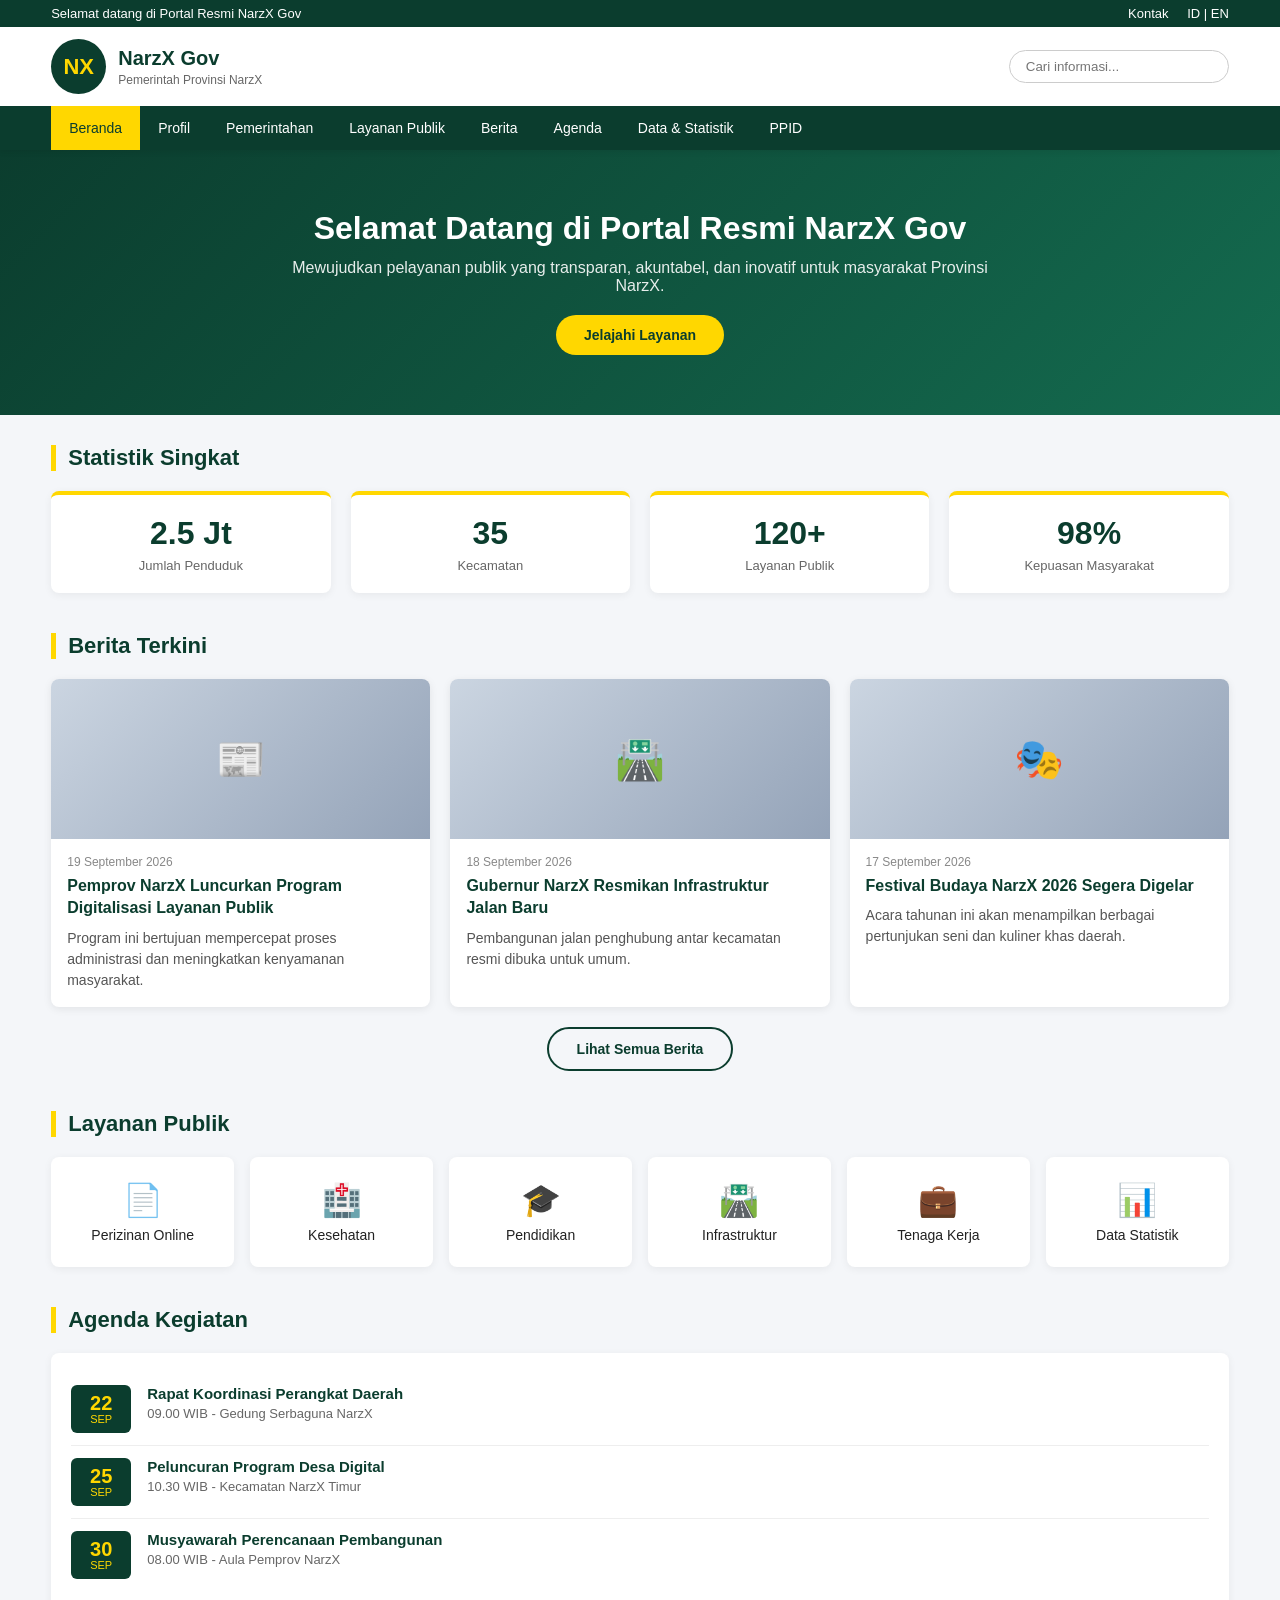
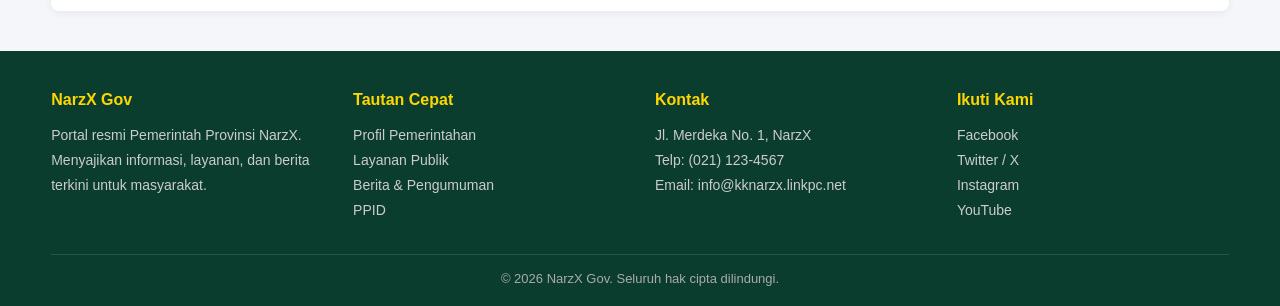
==== index.html @ f90b0eda "Create index.html" ====
<!DOCTYPE html>
<html lang="id">
<head>
  <meta charset="UTF-8">
  <meta name="viewport" content="width=device-width, initial-scale=1.0">
  <title>NarzX Gov - Portal Resmi Pemerintah Provinsi</title>
  <link rel="stylesheet" href="css/style.css">
</head>
<body>

  <div class="topbar">
    <div class="container">
      <span>Selamat datang di Portal Resmi NarzX Gov</span>
      <div>
        <a href="kontak.html">Kontak</a>
        <a href="#" onclick="alert('Fitur ganti bahasa (demo).');return false;">ID | EN</a>
      </div>
    </div>
  </div>

  <header>
    <div class="container header-main">
      <a href="index.html" class="logo-area">
        <div class="logo-box">NX</div>
        <div class="logo-text">
          <h1>NarzX Gov</h1>
          <span>Pemerintah Provinsi NarzX</span>
        </div>
      </a>
      <div class="search-box">
        <input type="text" placeholder="Cari informasi...">
      </div>
    </div>
    <button class="menu-toggle">☰ Menu</button>
    <nav>
      <div class="container">
        <ul>
          <li><a href="index.html" class="active">Beranda</a></li>
          <li><a href="profil.html">Profil</a></li>
          <li><a href="pemerintahan.html">Pemerintahan</a></li>
          <li><a href="layanan.html">Layanan Publik</a></li>
          <li><a href="berita.html">Berita</a></li>
          <li><a href="agenda.html">Agenda</a></li>
          <li><a href="data.html">Data & Statistik</a></li>
          <li><a href="ppid.html">PPID</a></li>
        </ul>
      </div>
    </nav>
  </header>

  <div class="hero">
    <div class="container">
      <h2>Selamat Datang di Portal Resmi NarzX Gov</h2>
      <p>Mewujudkan pelayanan publik yang transparan, akuntabel, dan inovatif untuk masyarakat Provinsi NarzX.</p>
      <a href="layanan.html" class="btn">Jelajahi Layanan</a>
    </div>
  </div>

  <div class="container">

    <section>
      <h2 class="section-title">Statistik Singkat</h2>
      <div class="grid-4">
        <div class="stat-card">
          <div class="num">2.5 Jt</div>
          <div class="label">Jumlah Penduduk</div>
        </div>
        <div class="stat-card">
          <div class="num">35</div>
          <div class="label">Kecamatan</div>
        </div>
        <div class="stat-card">
          <div class="num">120+</div>
          <div class="label">Layanan Publik</div>
        </div>
        <div class="stat-card">
          <div class="num">98%</div>
          <div class="label">Kepuasan Masyarakat</div>
        </div>
      </div>
    </section>

    <section>
      <h2 class="section-title">Berita Terkini</h2>
      <div class="grid-3">
        <div class="card">
          <div class="card-img">📰</div>
          <div class="card-body">
            <div class="date">19 September 2026</div>
            <h3><a href="berita-detail.html">Pemprov NarzX Luncurkan Program Digitalisasi Layanan Publik</a></h3>
            <p>Program ini bertujuan mempercepat proses administrasi dan meningkatkan kenyamanan masyarakat.</p>
          </div>
        </div>
        <div class="card">
          <div class="card-img">🛣️</div>
          <div class="card-body">
            <div class="date">18 September 2026</div>
            <h3><a href="berita-detail.html">Gubernur NarzX Resmikan Infrastruktur Jalan Baru</a></h3>
            <p>Pembangunan jalan penghubung antar kecamatan resmi dibuka untuk umum.</p>
          </div>
        </div>
        <div class="card">
          <div class="card-img">🎭</div>
          <div class="card-body">
            <div class="date">17 September 2026</div>
            <h3><a href="berita-detail.html">Festival Budaya NarzX 2026 Segera Digelar</a></h3>
            <p>Acara tahunan ini akan menampilkan berbagai pertunjukan seni dan kuliner khas daerah.</p>
          </div>
        </div>
      </div>
      <div style="text-align:center;margin-top:20px;">
        <a href="berita.html" class="btn btn-outline">Lihat Semua Berita</a>
      </div>
    </section>

    <section>
      <h2 class="section-title">Layanan Publik</h2>
      <div class="layanan-grid">
        <a href="layanan.html" class="layanan-item">
          <div class="icon">📄</div>
          <p>Perizinan Online</p>
        </a>
        <a href="layanan.html" class="layanan-item">
          <div class="icon">🏥</div>
          <p>Kesehatan</p>
        </a>
        <a href="layanan.html" class="layanan-item">
          <div class="icon">🎓</div>
          <p>Pendidikan</p>
        </a>
        <a href="layanan.html" class="layanan-item">
          <div class="icon">🛣️</div>
          <p>Infrastruktur</p>
        </a>
        <a href="layanan.html" class="layanan-item">
          <div class="icon">💼</div>
          <p>Tenaga Kerja</p>
        </a>
        <a href="data.html" class="layanan-item">
          <div class="icon">📊</div>
          <p>Data Statistik</p>
        </a>
      </div>
    </section>

    <section>
      <h2 class="section-title">Agenda Kegiatan</h2>
      <div class="agenda-list">
        <div class="agenda-item">
          <div class="agenda-date">
            <div class="day">22</div>
            <div class="month">SEP</div>
          </div>
          <div class="agenda-info">
            <h4>Rapat Koordinasi Perangkat Daerah</h4>
            <p>09.00 WIB - Gedung Serbaguna NarzX</p>
          </div>
        </div>
        <div class="agenda-item">
          <div class="agenda-date">
            <div class="day">25</div>
            <div class="month">SEP</div>
          </div>
          <div class="agenda-info">
            <h4>Peluncuran Program Desa Digital</h4>
            <p>10.30 WIB - Kecamatan NarzX Timur</p>
          </div>
        </div>
        <div class="agenda-item">
          <div class="agenda-date">
            <div class="day">30</div>
            <div class="month">SEP</div>
          </div>
          <div class="agenda-info">
            <h4>Musyawarah Perencanaan Pembangunan</h4>
            <p>08.00 WIB - Aula Pemprov NarzX</p>
          </div>
        </div>
      </div>
    </section>

  </div>

  <footer>
    <div class="container">
      <div class="footer-grid">
        <div class="footer-col">
          <h4>NarzX Gov</h4>
          <p>Portal resmi Pemerintah Provinsi NarzX. Menyajikan informasi, layanan, dan berita terkini untuk masyarakat.</p>
        </div>
        <div class="footer-col">
          <h4>Tautan Cepat</h4>
          <a href="profil.html">Profil Pemerintahan</a>
          <a href="layanan.html">Layanan Publik</a>
          <a href="berita.html">Berita & Pengumuman</a>
          <a href="ppid.html">PPID</a>
        </div>
        <div class="footer-col">
          <h4>Kontak</h4>
          <p>Jl. Merdeka No. 1, NarzX</p>
          <p>Telp: (021) 123-4567</p>
          <p>Email: info@kknarzx.linkpc.net</p>
        </div>
        <div class="footer-col">
          <h4>Ikuti Kami</h4>
          <a href="#" onclick="alert('Demo link.');return false;">Facebook</a>
          <a href="#" onclick="alert('Demo link.');return false;">Twitter / X</a>
          <a href="#" onclick="alert('Demo link.');return false;">Instagram</a>
          <a href="#" onclick="alert('Demo link.');return false;">YouTube</a>
        </div>
      </div>
      <div class="footer-bottom">
        &copy; 2026 NarzX Gov. Seluruh hak cipta dilindungi.
      </div>
    </div>
  </footer>

  <script src="js/script.js"></script>
</body>
</html>
---- css/style.css ----
* {
  margin: 0;
  padding: 0;
  box-sizing: border-box;
  font-family: 'Segoe UI', Arial, sans-serif;
}

body {
  background: #f4f6f9;
  color: #222;
}

a { color: inherit; }

/* TOP BAR */
.topbar {
  background: #0b3d2e;
  color: #fff;
  font-size: 13px;
  padding: 6px 0;
}
.topbar .container {
  display: flex;
  justify-content: space-between;
  align-items: center;
  flex-wrap: wrap;
}
.topbar a {
  color: #fff;
  text-decoration: none;
  margin-left: 15px;
}
.topbar a:hover { color: #ffd700; }

/* HEADER */
header {
  background: #fff;
  box-shadow: 0 2px 6px rgba(0,0,0,0.08);
  position: sticky;
  top: 0;
  z-index: 100;
}
.header-main {
  display: flex;
  align-items: center;
  justify-content: space-between;
  padding: 12px 0;
  gap: 10px;
  flex-wrap: wrap;
}
.logo-area {
  display: flex;
  align-items: center;
  gap: 12px;
  text-decoration: none;
}
.logo-box {
  width: 55px;
  height: 55px;
  background: #0b3d2e;
  border-radius: 50%;
  display: flex;
  align-items: center;
  justify-content: center;
  color: #ffd700;
  font-weight: bold;
  font-size: 22px;
}
.logo-text h1 {
  font-size: 20px;
  color: #0b3d2e;
  line-height: 1.2;
}
.logo-text span {
  font-size: 12px;
  color: #666;
}
.search-box input {
  border: 1px solid #ccc;
  border-radius: 20px;
  padding: 8px 16px;
  outline: none;
  width: 220px;
}
.search-box input:focus { border-color: #0b3d2e; }

/* NAV */
nav { background: #0b3d2e; }
nav ul {
  list-style: none;
  display: flex;
  flex-wrap: wrap;
}
nav ul li a {
  display: block;
  color: #fff;
  text-decoration: none;
  padding: 14px 18px;
  font-size: 14px;
  font-weight: 500;
  transition: background 0.2s, color 0.2s;
}
nav ul li a:hover,
nav ul li a.active {
  background: #ffd700;
  color: #0b3d2e;
}

/* HAMBURGER */
.menu-toggle {
  display: none;
  background: #0b3d2e;
  color: #ffd700;
  border: none;
  font-size: 22px;
  padding: 12px 16px;
  cursor: pointer;
  width: 100%;
  text-align: left;
}

/* CONTAINER */
.container {
  width: 92%;
  max-width: 1200px;
  margin: 0 auto;
}

/* HERO */
.hero {
  background: linear-gradient(135deg, #0b3d2e 0%, #146b4f 100%);
  color: #fff;
  padding: 60px 0;
  text-align: center;
  margin-bottom: 30px;
}
.hero h2 {
  font-size: 32px;
  margin-bottom: 12px;
}
.hero p {
  font-size: 16px;
  opacity: 0.9;
  max-width: 700px;
  margin: 0 auto 20px;
}
.btn {
  display: inline-block;
  background: #ffd700;
  color: #0b3d2e;
  padding: 12px 28px;
  border-radius: 30px;
  text-decoration: none;
  font-weight: bold;
  border: none;
  cursor: pointer;
  font-size: 14px;
  transition: transform 0.2s;
}
.btn:hover { transform: scale(1.05); }
.btn-outline {
  background: transparent;
  color: #0b3d2e;
  border: 2px solid #0b3d2e;
}
.btn-outline:hover {
  background: #0b3d2e;
  color: #ffd700;
}

/* SECTION */
section { margin-bottom: 40px; }
.section-title {
  font-size: 22px;
  color: #0b3d2e;
  border-left: 5px solid #ffd700;
  padding-left: 12px;
  margin-bottom: 20px;
}

/* BREADCRUMB */
.breadcrumb {
  background: #fff;
  padding: 12px 0;
  border-bottom: 1px solid #eee;
  font-size: 13px;
  color: #666;
  margin-bottom: 30px;
}
.breadcrumb a {
  color: #0b3d2e;
  text-decoration: none;
}
.breadcrumb a:hover { text-decoration: underline; }

/* GRID */
.grid-2 {
  display: grid;
  grid-template-columns: repeat(auto-fit, minmax(320px, 1fr));
  gap: 20px;
}
.grid-3 {
  display: grid;
  grid-template-columns: repeat(auto-fit, minmax(280px, 1fr));
  gap: 20px;
}
.grid-4 {
  display: grid;
  grid-template-columns: repeat(auto-fit, minmax(200px, 1fr));
  gap: 20px;
}

/* CARD */
.card {
  background: #fff;
  border-radius: 8px;
  overflow: hidden;
  box-shadow: 0 2px 8px rgba(0,0,0,0.08);
  transition: transform 0.2s, box-shadow 0.2s;
  display: flex;
  flex-direction: column;
}
.card:hover {
  transform: translateY(-4px);
  box-shadow: 0 6px 16px rgba(0,0,0,0.12);
}
.card-img {
  height: 160px;
  background: linear-gradient(135deg, #cbd5e1, #94a3b8);
  display: flex;
  align-items: center;
  justify-content: center;
  color: #fff;
  font-size: 40px;
}
.card-body { padding: 16px; }
.card-body .date {
  font-size: 12px;
  color: #888;
  margin-bottom: 6px;
}
.card-body h3 {
  font-size: 16px;
  color: #0b3d2e;
  margin-bottom: 8px;
  line-height: 1.4;
}
.card-body h3 a { text-decoration: none; }
.card-body h3 a:hover { color: #146b4f; }
.card-body p {
  font-size: 14px;
  color: #555;
  line-height: 1.5;
}

/* LAYANAN */
.layanan-grid {
  display: grid;
  grid-template-columns: repeat(auto-fit, minmax(150px, 1fr));
  gap: 16px;
}
.layanan-item {
  background: #fff;
  border-radius: 8px;
  padding: 24px 12px;
  text-align: center;
  box-shadow: 0 2px 8px rgba(0,0,0,0.06);
  transition: background 0.2s, color 0.2s;
  cursor: pointer;
  text-decoration: none;
  color: inherit;
  display: block;
}
.layanan-item:hover {
  background: #0b3d2e;
  color: #fff;
}
.layanan-item .icon {
  font-size: 32px;
  margin-bottom: 8px;
}
.layanan-item p {
  font-size: 14px;
  font-weight: 500;
}

/* AGENDA */
.agenda-list {
  background: #fff;
  border-radius: 8px;
  padding: 20px;
  box-shadow: 0 2px 8px rgba(0,0,0,0.06);
}
.agenda-item {
  display: flex;
  gap: 16px;
  padding: 12px 0;
  border-bottom: 1px solid #eee;
}
.agenda-item:last-child { border-bottom: none; }
.agenda-date {
  background: #0b3d2e;
  color: #ffd700;
  border-radius: 6px;
  padding: 8px 12px;
  text-align: center;
  min-width: 60px;
}
.agenda-date .day {
  font-size: 20px;
  font-weight: bold;
  line-height: 1;
}
.agenda-date .month { font-size: 11px; }
.agenda-info h4 {
  font-size: 15px;
  color: #0b3d2e;
  margin-bottom: 4px;
}
.agenda-info p {
  font-size: 13px;
  color: #666;
}

/* TABLE */
table {
  width: 100%;
  border-collapse: collapse;
  background: #fff;
  border-radius: 8px;
  overflow: hidden;
  box-shadow: 0 2px 8px rgba(0,0,0,0.06);
}
table th, table td {
  padding: 12px 14px;
  text-align: left;
  font-size: 14px;
  border-bottom: 1px solid #eee;
}
table th {
  background: #0b3d2e;
  color: #ffd700;
  font-weight: 600;
}
table tr:hover td { background: #f9fafb; }

/* FORM */
.form-group {
  margin-bottom: 16px;
}
.form-group label {
  display: block;
  margin-bottom: 6px;
  font-size: 14px;
  color: #0b3d2e;
  font-weight: 500;
}
.form-group input,
.form-group textarea,
.form-group select {
  width: 100%;
  padding: 10px 14px;
  border: 1px solid #ccc;
  border-radius: 6px;
  font-size: 14px;
  outline: none;
  font-family: inherit;
}
.form-group input:focus,
.form-group textarea:focus,
.form-group select:focus {
  border-color: #0b3d2e;
}
.form-card {
  background: #fff;
  padding: 24px;
  border-radius: 8px;
  box-shadow: 0 2px 8px rgba(0,0,0,0.06);
}

/* STATS */
.stat-card {
  background: #fff;
  padding: 20px;
  border-radius: 8px;
  text-align: center;
  box-shadow: 0 2px 8px rgba(0,0,0,0.06);
  border-top: 4px solid #ffd700;
}
.stat-card .num {
  font-size: 32px;
  font-weight: bold;
  color: #0b3d2e;
  margin-bottom: 6px;
}
.stat-card .label {
  font-size: 13px;
  color: #666;
}

/* BAR CHART */
.bar-chart {
  display: flex;
  align-items: flex-end;
  justify-content: space-around;
  height: 240px;
  background: #fff;
  padding: 20px;
  border-radius: 8px;
  box-shadow: 0 2px 8px rgba(0,0,0,0.06);
}
.bar-item {
  flex: 1;
  max-width: 60px;
  margin: 0 8px;
  text-align: center;
}
.bar {
  background: linear-gradient(180deg, #146b4f, #0b3d2e);
  border-radius: 6px 6px 0 0;
  transition: height 0.6s ease;
  position: relative;
  margin: 0 auto;
}
.bar-item .val {
  font-size: 12px;
  color: #0b3d2e;
  font-weight: bold;
  margin-bottom: 4px;
}
.bar-item .lbl {
  font-size: 12px;
  color: #666;
  margin-top: 6px;
}

/* FOOTER */
footer {
  background: #0b3d2e;
  color: #ddd;
  padding: 40px 0 20px;
  margin-top: 40px;
}
.footer-grid {
  display: grid;
  grid-template-columns: repeat(auto-fit, minmax(220px, 1fr));
  gap: 30px;
  margin-bottom: 30px;
}
.footer-col h4 {
  color: #ffd700;
  margin-bottom: 14px;
  font-size: 16px;
}
.footer-col p,
.footer-col a {
  font-size: 14px;
  color: #ccc;
  text-decoration: none;
  line-height: 1.8;
  display: block;
}
.footer-col a:hover { color: #ffd700; }
.footer-bottom {
  border-top: 1px solid #1a5a45;
  padding-top: 16px;
  text-align: center;
  font-size: 13px;
  color: #aaa;
}

/* RESPONSIVE */
@media (max-width: 768px) {
  .menu-toggle { display: block; }
  nav ul {
    display: none;
    flex-direction: column;
  }
  nav ul.open { display: flex; }
  nav ul li a { border-top: 1px solid #1a5a45; }
  .hero h2 { font-size: 24px; }
  .search-box input { width: 100%; }
}
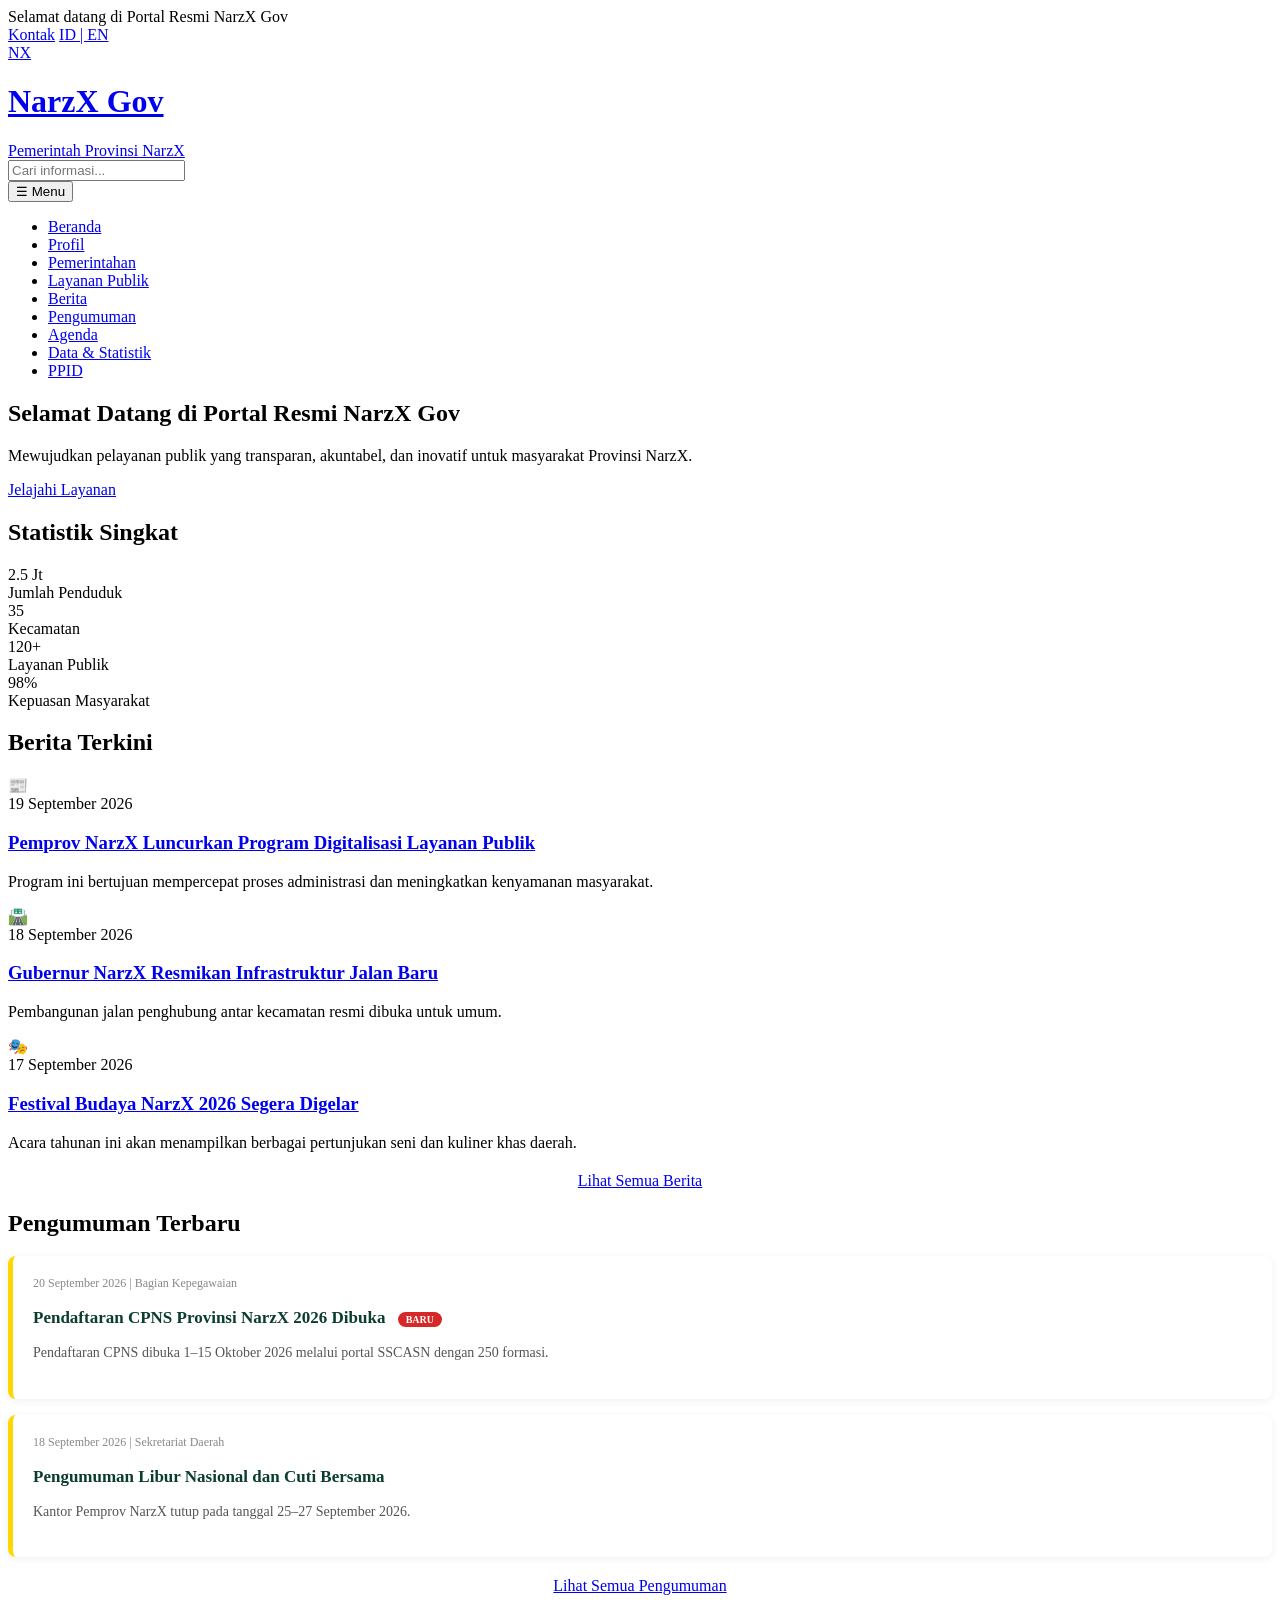
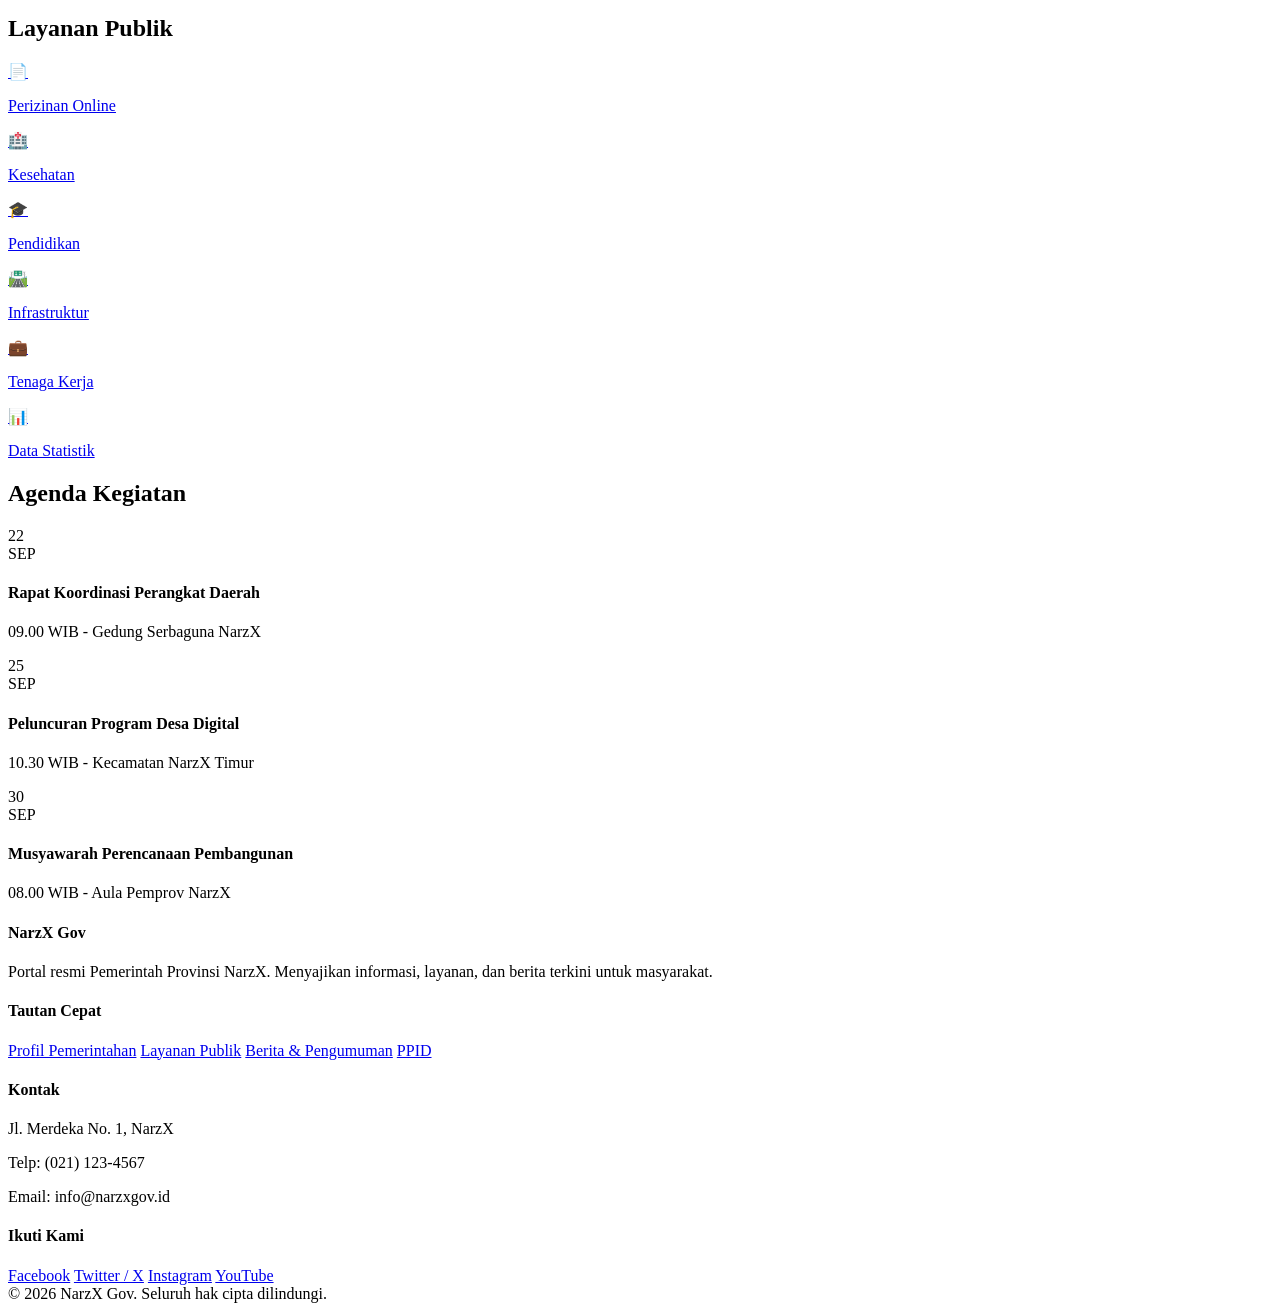
==== commit 09898ce1: "Update index.html" ====
--- a/index.html
+++ b/index.html
@@ -29,6 +29,7 @@
       </a>
       <div class="search-box">
         <input type="text" placeholder="Cari informasi...">
+        <div id="searchResults"></div>
       </div>
     </div>
     <button class="menu-toggle">☰ Menu</button>
@@ -40,6 +41,7 @@
           <li><a href="pemerintahan.html">Pemerintahan</a></li>
           <li><a href="layanan.html">Layanan Publik</a></li>
           <li><a href="berita.html">Berita</a></li>
+          <li><a href="pengumuman.html">Pengumuman</a></li>
           <li><a href="agenda.html">Agenda</a></li>
           <li><a href="data.html">Data & Statistik</a></li>
           <li><a href="ppid.html">PPID</a></li>
@@ -87,7 +89,7 @@
           <div class="card-img">📰</div>
           <div class="card-body">
             <div class="date">19 September 2026</div>
-            <h3><a href="berita-detail.html">Pemprov NarzX Luncurkan Program Digitalisasi Layanan Publik</a></h3>
+            <h3><a href="berita-detail.html?id=1">Pemprov NarzX Luncurkan Program Digitalisasi Layanan Publik</a></h3>
             <p>Program ini bertujuan mempercepat proses administrasi dan meningkatkan kenyamanan masyarakat.</p>
           </div>
         </div>
@@ -95,7 +97,7 @@
           <div class="card-img">🛣️</div>
           <div class="card-body">
             <div class="date">18 September 2026</div>
-            <h3><a href="berita-detail.html">Gubernur NarzX Resmikan Infrastruktur Jalan Baru</a></h3>
+            <h3><a href="berita-detail.html?id=2">Gubernur NarzX Resmikan Infrastruktur Jalan Baru</a></h3>
             <p>Pembangunan jalan penghubung antar kecamatan resmi dibuka untuk umum.</p>
           </div>
         </div>
@@ -103,13 +105,32 @@
           <div class="card-img">🎭</div>
           <div class="card-body">
             <div class="date">17 September 2026</div>
-            <h3><a href="berita-detail.html">Festival Budaya NarzX 2026 Segera Digelar</a></h3>
+            <h3><a href="berita-detail.html?id=3">Festival Budaya NarzX 2026 Segera Digelar</a></h3>
             <p>Acara tahunan ini akan menampilkan berbagai pertunjukan seni dan kuliner khas daerah.</p>
           </div>
         </div>
       </div>
       <div style="text-align:center;margin-top:20px;">
         <a href="berita.html" class="btn btn-outline">Lihat Semua Berita</a>
+      </div>
+    </section>
+
+    <section>
+      <h2 class="section-title">Pengumuman Terbaru</h2>
+      <div class="pengumuman-list">
+        <div class="pengumuman-item">
+          <div class="meta">20 September 2026 | Bagian Kepegawaian</div>
+          <h3>Pendaftaran CPNS Provinsi NarzX 2026 Dibuka <span class="label-baru">BARU</span></h3>
+          <p>Pendaftaran CPNS dibuka 1–15 Oktober 2026 melalui portal SSCASN dengan 250 formasi.</p>
+        </div>
+        <div class="pengumuman-item">
+          <div class="meta">18 September 2026 | Sekretariat Daerah</div>
+          <h3>Pengumuman Libur Nasional dan Cuti Bersama</h3>
+          <p>Kantor Pemprov NarzX tutup pada tanggal 25–27 September 2026.</p>
+        </div>
+      </div>
+      <div style="text-align:center;margin-top:20px;">
+        <a href="pengumuman.html" class="btn btn-outline">Lihat Semua Pengumuman</a>
       </div>
     </section>
 
@@ -199,7 +220,7 @@
           <h4>Kontak</h4>
           <p>Jl. Merdeka No. 1, NarzX</p>
           <p>Telp: (021) 123-4567</p>
-          <p>Email: info@kknarzx.linkpc.net</p>
+          <p>Email: info@narzxgov.id</p>
         </div>
         <div class="footer-col">
           <h4>Ikuti Kami</h4>
@@ -215,6 +236,7 @@
     </div>
   </footer>
 
+  <script src="js/data.js"></script>
   <script src="js/script.js"></script>
 </body>
 </html>
--- a/css/style.css
+++ b/css/style.css
@@ -1,483 +1,150 @@
-* {
-  margin: 0;
-  padding: 0;
-  box-sizing: border-box;
-  font-family: 'Segoe UI', Arial, sans-serif;
+/* ============ SEARCH RESULTS DROPDOWN ============ */
+.search-box { position: relative; }
+
+#searchResults {
+  position: absolute;
+  top: 110%;
+  right: 0;
+  width: 380px;
+  max-width: 92vw;
+  background: #fff;
+  border-radius: 10px;
+  box-shadow: 0 8px 24px rgba(0,0,0,0.15);
+  max-height: 420px;
+  overflow-y: auto;
+  display: none;
+  z-index: 999;
+  border: 1px solid #eee;
 }
 
-body {
-  background: #f4f6f9;
+.search-item {
+  display: flex;
+  gap: 12px;
+  padding: 12px 14px;
+  text-decoration: none;
   color: #222;
+  border-bottom: 1px solid #f1f1f1;
+  transition: background 0.15s;
+  align-items: flex-start;
+}
+.search-item:last-child { border-bottom: none; }
+.search-item:hover { background: #f4f6f9; }
+
+.search-icon {
+  font-size: 22px;
+  line-height: 1;
+  flex-shrink: 0;
 }
 
-a { color: inherit; }
+.search-info {
+  display: flex;
+  flex-direction: column;
+  min-width: 0;
+}
+.search-info strong {
+  font-size: 14px;
+  color: #0b3d2e;
+  line-height: 1.4;
+  word-break: break-word;
+}
+.search-info span {
+  font-size: 12px;
+  color: #666;
+  margin-top: 3px;
+  line-height: 1.4;
+  word-break: break-word;
+}
+.search-info mark {
+  background: #ffd700;
+  color: #0b3d2e;
+  padding: 0 2px;
+  border-radius: 2px;
+}
 
-/* TOP BAR */
-.topbar {
-  background: #0b3d2e;
-  color: #fff;
+.search-more {
+  display: block;
+  padding: 12px 14px;
+  text-align: center;
   font-size: 13px;
-  padding: 6px 0;
-}
-.topbar .container {
-  display: flex;
-  justify-content: space-between;
-  align-items: center;
-  flex-wrap: wrap;
-}
-.topbar a {
-  color: #fff;
-  text-decoration: none;
-  margin-left: 15px;
-}
-.topbar a:hover { color: #ffd700; }
-
-/* HEADER */
-header {
-  background: #fff;
-  box-shadow: 0 2px 6px rgba(0,0,0,0.08);
-  position: sticky;
-  top: 0;
-  z-index: 100;
-}
-.header-main {
-  display: flex;
-  align-items: center;
-  justify-content: space-between;
-  padding: 12px 0;
-  gap: 10px;
-  flex-wrap: wrap;
-}
-.logo-area {
-  display: flex;
-  align-items: center;
-  gap: 12px;
+  color: #0b3d2e;
+  font-weight: bold;
+  background: #f9fafb;
+  border-top: 1px solid #eee;
   text-decoration: none;
 }
-.logo-box {
-  width: 55px;
-  height: 55px;
-  background: #0b3d2e;
-  border-radius: 50%;
-  display: flex;
-  align-items: center;
-  justify-content: center;
-  color: #ffd700;
-  font-weight: bold;
-  font-size: 22px;
-}
-.logo-text h1 {
-  font-size: 20px;
-  color: #0b3d2e;
-  line-height: 1.2;
-}
-.logo-text span {
-  font-size: 12px;
-  color: #666;
-}
-.search-box input {
-  border: 1px solid #ccc;
-  border-radius: 20px;
-  padding: 8px 16px;
-  outline: none;
-  width: 220px;
-}
-.search-box input:focus { border-color: #0b3d2e; }
+.search-more:hover { background: #f0f2f5; }
 
-/* NAV */
-nav { background: #0b3d2e; }
-nav ul {
-  list-style: none;
+/* ============ HALAMAN PENCARIAN ============ */
+.filter-bar {
   display: flex;
   flex-wrap: wrap;
+  gap: 8px;
+  margin-bottom: 20px;
 }
-nav ul li a {
-  display: block;
-  color: #fff;
-  text-decoration: none;
-  padding: 14px 18px;
-  font-size: 14px;
+.filter-btn {
+  background: #fff;
+  border: 1px solid #ccc;
+  color: #0b3d2e;
+  padding: 8px 16px;
+  border-radius: 20px;
+  cursor: pointer;
+  font-size: 13px;
   font-weight: 500;
-  transition: background 0.2s, color 0.2s;
+  transition: all 0.2s;
 }
-nav ul li a:hover,
-nav ul li a.active {
-  background: #ffd700;
-  color: #0b3d2e;
+.filter-btn:hover { border-color: #0b3d2e; }
+.filter-btn.active {
+  background: #0b3d2e;
+  color: #ffd700;
+  border-color: #0b3d2e;
 }
 
-/* HAMBURGER */
-.menu-toggle {
-  display: none;
-  background: #0b3d2e;
-  color: #ffd700;
-  border: none;
-  font-size: 22px;
-  padding: 12px 16px;
-  cursor: pointer;
-  width: 100%;
-  text-align: left;
+#resultCount {
+  font-size: 13px;
+  color: #666;
+  margin-bottom: 14px;
 }
 
-/* CONTAINER */
-.container {
-  width: 92%;
-  max-width: 1200px;
-  margin: 0 auto;
-}
-
-/* HERO */
-.hero {
-  background: linear-gradient(135deg, #0b3d2e 0%, #146b4f 100%);
-  color: #fff;
-  padding: 60px 0;
-  text-align: center;
-  margin-bottom: 30px;
-}
-.hero h2 {
-  font-size: 32px;
-  margin-bottom: 12px;
-}
-.hero p {
-  font-size: 16px;
-  opacity: 0.9;
-  max-width: 700px;
-  margin: 0 auto 20px;
-}
-.btn {
-  display: inline-block;
-  background: #ffd700;
-  color: #0b3d2e;
-  padding: 12px 28px;
-  border-radius: 30px;
-  text-decoration: none;
-  font-weight: bold;
-  border: none;
-  cursor: pointer;
-  font-size: 14px;
-  transition: transform 0.2s;
-}
-.btn:hover { transform: scale(1.05); }
-.btn-outline {
-  background: transparent;
-  color: #0b3d2e;
-  border: 2px solid #0b3d2e;
-}
-.btn-outline:hover {
-  background: #0b3d2e;
-  color: #ffd700;
-}
-
-/* SECTION */
-section { margin-bottom: 40px; }
-.section-title {
-  font-size: 22px;
-  color: #0b3d2e;
-  border-left: 5px solid #ffd700;
-  padding-left: 12px;
-  margin-bottom: 20px;
-}
-
-/* BREADCRUMB */
-.breadcrumb {
-  background: #fff;
-  padding: 12px 0;
-  border-bottom: 1px solid #eee;
-  font-size: 13px;
-  color: #666;
-  margin-bottom: 30px;
-}
-.breadcrumb a {
-  color: #0b3d2e;
-  text-decoration: none;
-}
-.breadcrumb a:hover { text-decoration: underline; }
-
-/* GRID */
-.grid-2 {
-  display: grid;
-  grid-template-columns: repeat(auto-fit, minmax(320px, 1fr));
-  gap: 20px;
-}
-.grid-3 {
-  display: grid;
-  grid-template-columns: repeat(auto-fit, minmax(280px, 1fr));
-  gap: 20px;
-}
-.grid-4 {
-  display: grid;
-  grid-template-columns: repeat(auto-fit, minmax(200px, 1fr));
-  gap: 20px;
-}
-
-/* CARD */
-.card {
-  background: #fff;
-  border-radius: 8px;
-  overflow: hidden;
-  box-shadow: 0 2px 8px rgba(0,0,0,0.08);
-  transition: transform 0.2s, box-shadow 0.2s;
+/* ============ PENGUMUMAN ============ */
+.pengumuman-list {
   display: flex;
   flex-direction: column;
-}
-.card:hover {
-  transform: translateY(-4px);
-  box-shadow: 0 6px 16px rgba(0,0,0,0.12);
-}
-.card-img {
-  height: 160px;
-  background: linear-gradient(135deg, #cbd5e1, #94a3b8);
-  display: flex;
-  align-items: center;
-  justify-content: center;
-  color: #fff;
-  font-size: 40px;
-}
-.card-body { padding: 16px; }
-.card-body .date {
-  font-size: 12px;
-  color: #888;
-  margin-bottom: 6px;
-}
-.card-body h3 {
-  font-size: 16px;
-  color: #0b3d2e;
-  margin-bottom: 8px;
-  line-height: 1.4;
-}
-.card-body h3 a { text-decoration: none; }
-.card-body h3 a:hover { color: #146b4f; }
-.card-body p {
-  font-size: 14px;
-  color: #555;
-  line-height: 1.5;
-}
-
-/* LAYANAN */
-.layanan-grid {
-  display: grid;
-  grid-template-columns: repeat(auto-fit, minmax(150px, 1fr));
   gap: 16px;
 }
-.layanan-item {
-  background: #fff;
-  border-radius: 8px;
-  padding: 24px 12px;
-  text-align: center;
-  box-shadow: 0 2px 8px rgba(0,0,0,0.06);
-  transition: background 0.2s, color 0.2s;
-  cursor: pointer;
-  text-decoration: none;
-  color: inherit;
-  display: block;
-}
-.layanan-item:hover {
-  background: #0b3d2e;
-  color: #fff;
-}
-.layanan-item .icon {
-  font-size: 32px;
-  margin-bottom: 8px;
-}
-.layanan-item p {
-  font-size: 14px;
-  font-weight: 500;
-}
-
-/* AGENDA */
-.agenda-list {
+.pengumuman-item {
   background: #fff;
   border-radius: 8px;
   padding: 20px;
   box-shadow: 0 2px 8px rgba(0,0,0,0.06);
+  border-left: 5px solid #ffd700;
+  transition: transform 0.2s;
 }
-.agenda-item {
-  display: flex;
-  gap: 16px;
-  padding: 12px 0;
-  border-bottom: 1px solid #eee;
+.pengumuman-item:hover {
+  transform: translateX(4px);
 }
-.agenda-item:last-child { border-bottom: none; }
-.agenda-date {
-  background: #0b3d2e;
-  color: #ffd700;
-  border-radius: 6px;
-  padding: 8px 12px;
-  text-align: center;
-  min-width: 60px;
-}
-.agenda-date .day {
-  font-size: 20px;
-  font-weight: bold;
-  line-height: 1;
-}
-.agenda-date .month { font-size: 11px; }
-.agenda-info h4 {
-  font-size: 15px;
+.pengumuman-item h3 {
   color: #0b3d2e;
-  margin-bottom: 4px;
-}
-.agenda-info p {
-  font-size: 13px;
-  color: #666;
-}
-
-/* TABLE */
-table {
-  width: 100%;
-  border-collapse: collapse;
-  background: #fff;
-  border-radius: 8px;
-  overflow: hidden;
-  box-shadow: 0 2px 8px rgba(0,0,0,0.06);
-}
-table th, table td {
-  padding: 12px 14px;
-  text-align: left;
-  font-size: 14px;
-  border-bottom: 1px solid #eee;
-}
-table th {
-  background: #0b3d2e;
-  color: #ffd700;
-  font-weight: 600;
-}
-table tr:hover td { background: #f9fafb; }
-
-/* FORM */
-.form-group {
-  margin-bottom: 16px;
-}
-.form-group label {
-  display: block;
-  margin-bottom: 6px;
-  font-size: 14px;
-  color: #0b3d2e;
-  font-weight: 500;
-}
-.form-group input,
-.form-group textarea,
-.form-group select {
-  width: 100%;
-  padding: 10px 14px;
-  border: 1px solid #ccc;
-  border-radius: 6px;
-  font-size: 14px;
-  outline: none;
-  font-family: inherit;
-}
-.form-group input:focus,
-.form-group textarea:focus,
-.form-group select:focus {
-  border-color: #0b3d2e;
-}
-.form-card {
-  background: #fff;
-  padding: 24px;
-  border-radius: 8px;
-  box-shadow: 0 2px 8px rgba(0,0,0,0.06);
-}
-
-/* STATS */
-.stat-card {
-  background: #fff;
-  padding: 20px;
-  border-radius: 8px;
-  text-align: center;
-  box-shadow: 0 2px 8px rgba(0,0,0,0.06);
-  border-top: 4px solid #ffd700;
-}
-.stat-card .num {
-  font-size: 32px;
-  font-weight: bold;
-  color: #0b3d2e;
+  font-size: 17px;
   margin-bottom: 6px;
 }
-.stat-card .label {
-  font-size: 13px;
-  color: #666;
+.pengumuman-item .meta {
+  font-size: 12px;
+  color: #888;
+  margin-bottom: 10px;
 }
-
-/* BAR CHART */
-.bar-chart {
-  display: flex;
-  align-items: flex-end;
-  justify-content: space-around;
-  height: 240px;
-  background: #fff;
-  padding: 20px;
-  border-radius: 8px;
-  box-shadow: 0 2px 8px rgba(0,0,0,0.06);
+.pengumuman-item p {
+  font-size: 14px;
+  color: #555;
+  line-height: 1.6;
 }
-.bar-item {
-  flex: 1;
-  max-width: 60px;
-  margin: 0 8px;
-  text-align: center;
+.pengumuman-item .label-baru {
+  display: inline-block;
+  background: #d62828;
+  color: #fff;
+  font-size: 10px;
+  padding: 2px 8px;
+  border-radius: 10px;
+  margin-left: 8px;
+  vertical-align: middle;
+  font-weight: bold;
 }
-.bar {
-  background: linear-gradient(180deg, #146b4f, #0b3d2e);
-  border-radius: 6px 6px 0 0;
-  transition: height 0.6s ease;
-  position: relative;
-  margin: 0 auto;
-}
-.bar-item .val {
-  font-size: 12px;
-  color: #0b3d2e;
-  font-weight: bold;
-  margin-bottom: 4px;
-}
-.bar-item .lbl {
-  font-size: 12px;
-  color: #666;
-  margin-top: 6px;
-}
-
-/* FOOTER */
-footer {
-  background: #0b3d2e;
-  color: #ddd;
-  padding: 40px 0 20px;
-  margin-top: 40px;
-}
-.footer-grid {
-  display: grid;
-  grid-template-columns: repeat(auto-fit, minmax(220px, 1fr));
-  gap: 30px;
-  margin-bottom: 30px;
-}
-.footer-col h4 {
-  color: #ffd700;
-  margin-bottom: 14px;
-  font-size: 16px;
-}
-.footer-col p,
-.footer-col a {
-  font-size: 14px;
-  color: #ccc;
-  text-decoration: none;
-  line-height: 1.8;
-  display: block;
-}
-.footer-col a:hover { color: #ffd700; }
-.footer-bottom {
-  border-top: 1px solid #1a5a45;
-  padding-top: 16px;
-  text-align: center;
-  font-size: 13px;
-  color: #aaa;
-}
-
-/* RESPONSIVE */
-@media (max-width: 768px) {
-  .menu-toggle { display: block; }
-  nav ul {
-    display: none;
-    flex-direction: column;
-  }
-  nav ul.open { display: flex; }
-  nav ul li a { border-top: 1px solid #1a5a45; }
-  .hero h2 { font-size: 24px; }
-  .search-box input { width: 100%; }
-}
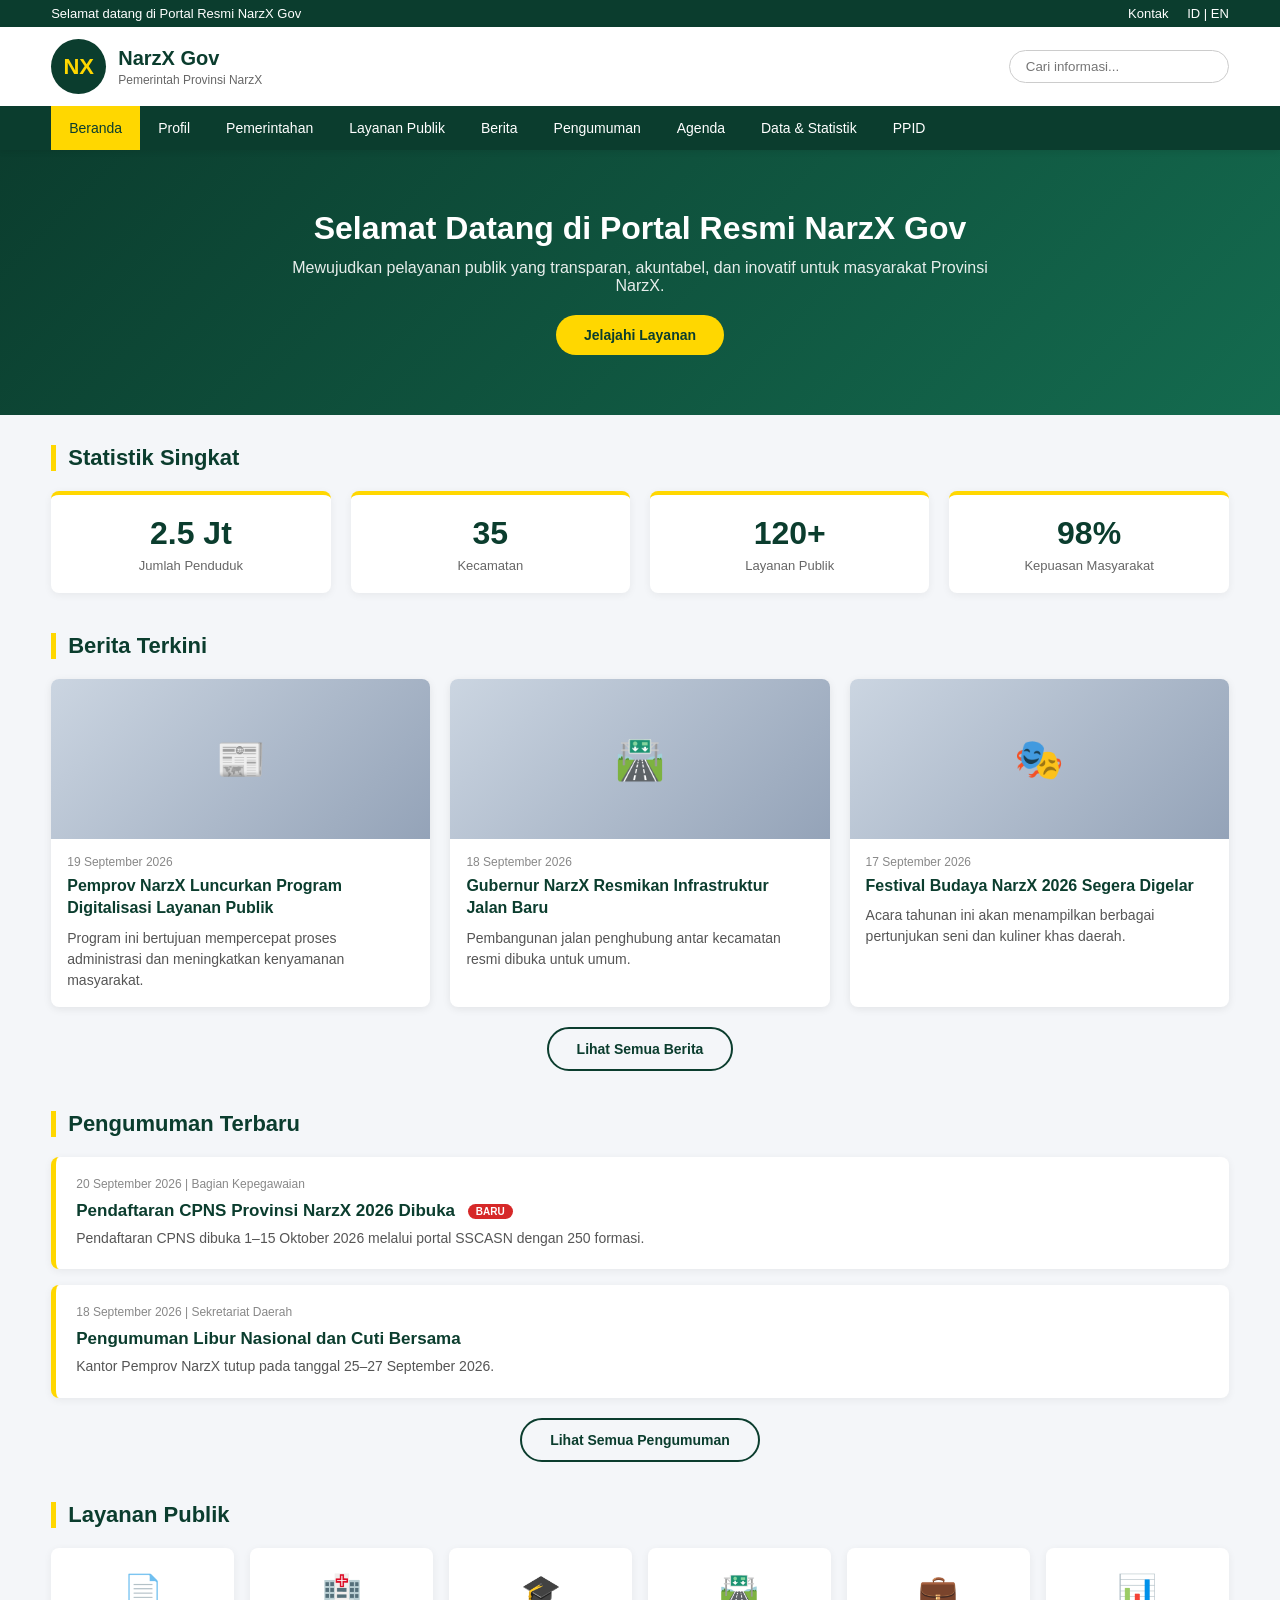
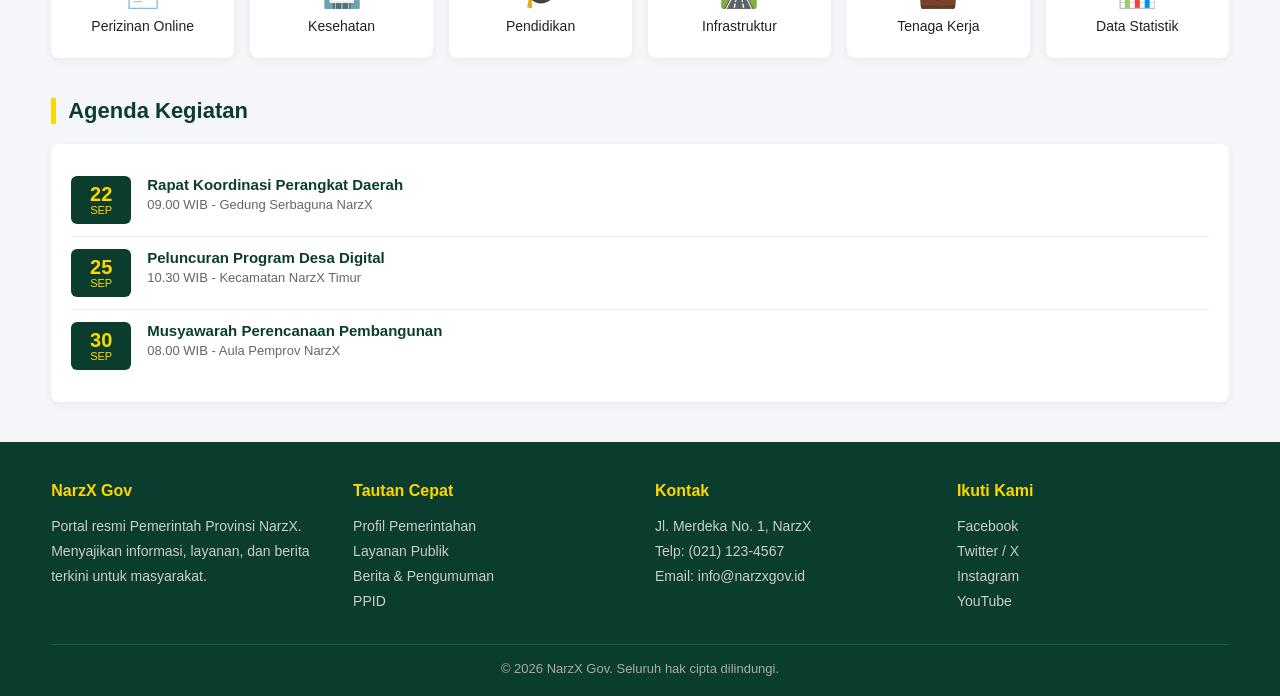
==== commit a054a6bd: "Create index.html" ====
--- a/index.html
+++ b/index.html
@@ -1,242 +1,414 @@
 <!DOCTYPE html>
 <html lang="id">
 <head>
-  <meta charset="UTF-8">
-  <meta name="viewport" content="width=device-width, initial-scale=1.0">
-  <title>NarzX Gov - Portal Resmi Pemerintah Provinsi</title>
-  <link rel="stylesheet" href="css/style.css">
+<meta charset="UTF-8">
+<meta name="viewport" content="width=device-width, initial-scale=1.0">
+<title>NarzX Gov - Portal Resmi Pemerintah Provinsi</title>
+<style>
+* { margin: 0; padding: 0; box-sizing: border-box; font-family: 'Segoe UI', Arial, sans-serif; }
+body { background: #f4f6f9; color: #222; }
+a { color: inherit; }
+
+/* TOP BAR */
+.topbar { background: #0b3d2e; color: #fff; font-size: 13px; padding: 6px 0; }
+.topbar .container { display: flex; justify-content: space-between; align-items: center; flex-wrap: wrap; }
+.topbar a { color: #fff; text-decoration: none; margin-left: 15px; }
+.topbar a:hover { color: #ffd700; }
+
+/* HEADER */
+header { background: #fff; box-shadow: 0 2px 6px rgba(0,0,0,0.08); position: sticky; top: 0; z-index: 100; }
+.header-main { display: flex; align-items: center; justify-content: space-between; padding: 12px 0; gap: 10px; flex-wrap: wrap; }
+.logo-area { display: flex; align-items: center; gap: 12px; text-decoration: none; }
+.logo-box { width: 55px; height: 55px; background: #0b3d2e; border-radius: 50%; display: flex; align-items: center; justify-content: center; color: #ffd700; font-weight: bold; font-size: 22px; }
+.logo-text h1 { font-size: 20px; color: #0b3d2e; line-height: 1.2; }
+.logo-text span { font-size: 12px; color: #666; }
+.search-box { position: relative; }
+.search-box input { border: 1px solid #ccc; border-radius: 20px; padding: 8px 16px; outline: none; width: 220px; }
+.search-box input:focus { border-color: #0b3d2e; }
+
+/* NAV */
+nav { background: #0b3d2e; }
+nav ul { list-style: none; display: flex; flex-wrap: wrap; }
+nav ul li a { display: block; color: #fff; text-decoration: none; padding: 14px 18px; font-size: 14px; font-weight: 500; transition: background 0.2s, color 0.2s; }
+nav ul li a:hover, nav ul li a.active { background: #ffd700; color: #0b3d2e; }
+.menu-toggle { display: none; background: #0b3d2e; color: #ffd700; border: none; font-size: 22px; padding: 12px 16px; cursor: pointer; width: 100%; text-align: left; }
+
+/* CONTAINER */
+.container { width: 92%; max-width: 1200px; margin: 0 auto; }
+
+/* HERO */
+.hero { background: linear-gradient(135deg, #0b3d2e 0%, #146b4f 100%); color: #fff; padding: 60px 0; text-align: center; margin-bottom: 30px; }
+.hero h2 { font-size: 32px; margin-bottom: 12px; }
+.hero p { font-size: 16px; opacity: 0.9; max-width: 700px; margin: 0 auto 20px; }
+.btn { display: inline-block; background: #ffd700; color: #0b3d2e; padding: 12px 28px; border-radius: 30px; text-decoration: none; font-weight: bold; border: none; cursor: pointer; font-size: 14px; transition: transform 0.2s; }
+.btn:hover { transform: scale(1.05); }
+.btn-outline { background: transparent; color: #0b3d2e; border: 2px solid #0b3d2e; }
+.btn-outline:hover { background: #0b3d2e; color: #ffd700; }
+
+/* SECTION */
+section { margin-bottom: 40px; }
+.section-title { font-size: 22px; color: #0b3d2e; border-left: 5px solid #ffd700; padding-left: 12px; margin-bottom: 20px; }
+
+/* GRID */
+.grid-3 { display: grid; grid-template-columns: repeat(auto-fit, minmax(280px, 1fr)); gap: 20px; }
+.grid-4 { display: grid; grid-template-columns: repeat(auto-fit, minmax(200px, 1fr)); gap: 20px; }
+
+/* CARD */
+.card { background: #fff; border-radius: 8px; overflow: hidden; box-shadow: 0 2px 8px rgba(0,0,0,0.08); transition: transform 0.2s, box-shadow 0.2s; display: flex; flex-direction: column; }
+.card:hover { transform: translateY(-4px); box-shadow: 0 6px 16px rgba(0,0,0,0.12); }
+.card-img { height: 160px; background: linear-gradient(135deg, #cbd5e1, #94a3b8); display: flex; align-items: center; justify-content: center; color: #fff; font-size: 40px; }
+.card-body { padding: 16px; }
+.card-body .date { font-size: 12px; color: #888; margin-bottom: 6px; }
+.card-body h3 { font-size: 16px; color: #0b3d2e; margin-bottom: 8px; line-height: 1.4; }
+.card-body h3 a { text-decoration: none; }
+.card-body h3 a:hover { color: #146b4f; }
+.card-body p { font-size: 14px; color: #555; line-height: 1.5; }
+
+/* LAYANAN */
+.layanan-grid { display: grid; grid-template-columns: repeat(auto-fit, minmax(150px, 1fr)); gap: 16px; }
+.layanan-item { background: #fff; border-radius: 8px; padding: 24px 12px; text-align: center; box-shadow: 0 2px 8px rgba(0,0,0,0.06); transition: background 0.2s, color 0.2s; cursor: pointer; text-decoration: none; color: inherit; display: block; }
+.layanan-item:hover { background: #0b3d2e; color: #fff; }
+.layanan-item .icon { font-size: 32px; margin-bottom: 8px; }
+.layanan-item p { font-size: 14px; font-weight: 500; }
+
+/* AGENDA */
+.agenda-list { background: #fff; border-radius: 8px; padding: 20px; box-shadow: 0 2px 8px rgba(0,0,0,0.06); }
+.agenda-item { display: flex; gap: 16px; padding: 12px 0; border-bottom: 1px solid #eee; }
+.agenda-item:last-child { border-bottom: none; }
+.agenda-date { background: #0b3d2e; color: #ffd700; border-radius: 6px; padding: 8px 12px; text-align: center; min-width: 60px; }
+.agenda-date .day { font-size: 20px; font-weight: bold; line-height: 1; }
+.agenda-date .month { font-size: 11px; }
+.agenda-info h4 { font-size: 15px; color: #0b3d2e; margin-bottom: 4px; }
+.agenda-info p { font-size: 13px; color: #666; }
+
+/* STATS */
+.stat-card { background: #fff; padding: 20px; border-radius: 8px; text-align: center; box-shadow: 0 2px 8px rgba(0,0,0,0.06); border-top: 4px solid #ffd700; }
+.stat-card .num { font-size: 32px; font-weight: bold; color: #0b3d2e; margin-bottom: 6px; }
+.stat-card .label { font-size: 13px; color: #666; }
+
+/* PENGUMUMAN */
+.pengumuman-list { display: flex; flex-direction: column; gap: 16px; }
+.pengumuman-item { background: #fff; border-radius: 8px; padding: 20px; box-shadow: 0 2px 8px rgba(0,0,0,0.06); border-left: 5px solid #ffd700; transition: transform 0.2s; }
+.pengumuman-item:hover { transform: translateX(4px); }
+.pengumuman-item h3 { color: #0b3d2e; font-size: 17px; margin-bottom: 6px; }
+.pengumuman-item .meta { font-size: 12px; color: #888; margin-bottom: 10px; }
+.pengumuman-item p { font-size: 14px; color: #555; line-height: 1.6; }
+.pengumuman-item .label-baru { display: inline-block; background: #d62828; color: #fff; font-size: 10px; padding: 2px 8px; border-radius: 10px; margin-left: 8px; vertical-align: middle; font-weight: bold; }
+
+/* SEARCH DROPDOWN */
+#searchResults { position: absolute; top: 110%; right: 0; width: 380px; max-width: 92vw; background: #fff; border-radius: 10px; box-shadow: 0 8px 24px rgba(0,0,0,0.15); max-height: 420px; overflow-y: auto; display: none; z-index: 999; border: 1px solid #eee; }
+.search-item { display: flex; gap: 12px; padding: 12px 14px; text-decoration: none; color: #222; border-bottom: 1px solid #f1f1f1; align-items: flex-start; transition: background 0.15s; }
+.search-item:last-child { border-bottom: none; }
+.search-item:hover { background: #f4f6f9; }
+.search-icon { font-size: 22px; line-height: 1; flex-shrink: 0; }
+.search-info { display: flex; flex-direction: column; min-width: 0; }
+.search-info strong { font-size: 14px; color: #0b3d2e; line-height: 1.4; word-break: break-word; }
+.search-info span { font-size: 12px; color: #666; margin-top: 3px; line-height: 1.4; word-break: break-word; }
+.search-info mark { background: #ffd700; color: #0b3d2e; padding: 0 2px; border-radius: 2px; }
+.search-more { display: block; padding: 12px 14px; text-align: center; font-size: 13px; color: #0b3d2e; font-weight: bold; background: #f9fafb; border-top: 1px solid #eee; text-decoration: none; }
+
+/* FOOTER */
+footer { background: #0b3d2e; color: #ddd; padding: 40px 0 20px; margin-top: 40px; }
+.footer-grid { display: grid; grid-template-columns: repeat(auto-fit, minmax(220px, 1fr)); gap: 30px; margin-bottom: 30px; }
+.footer-col h4 { color: #ffd700; margin-bottom: 14px; font-size: 16px; }
+.footer-col p, .footer-col a { font-size: 14px; color: #ccc; text-decoration: none; line-height: 1.8; display: block; }
+.footer-col a:hover { color: #ffd700; }
+.footer-bottom { border-top: 1px solid #1a5a45; padding-top: 16px; text-align: center; font-size: 13px; color: #aaa; }
+
+/* RESPONSIVE */
+@media (max-width: 768px) {
+  .menu-toggle { display: block; }
+  nav ul { display: none; flex-direction: column; }
+  nav ul.open { display: flex; }
+  nav ul li a { border-top: 1px solid #1a5a45; }
+  .hero h2 { font-size: 24px; }
+  .search-box input { width: 100%; }
+}
+</style>
 </head>
 <body>
 
-  <div class="topbar">
+<div class="topbar">
+  <div class="container">
+    <span>Selamat datang di Portal Resmi NarzX Gov</span>
+    <div>
+      <a href="kontak.html">Kontak</a>
+      <a href="#" onclick="alert('Fitur ganti bahasa (demo).');return false;">ID | EN</a>
+    </div>
+  </div>
+</div>
+
+<header>
+  <div class="container header-main">
+    <a href="index.html" class="logo-area">
+      <div class="logo-box">NX</div>
+      <div class="logo-text">
+        <h1>NarzX Gov</h1>
+        <span>Pemerintah Provinsi NarzX</span>
+      </div>
+    </a>
+    <div class="search-box">
+      <input type="text" placeholder="Cari informasi...">
+      <div id="searchResults"></div>
+    </div>
+  </div>
+  <button class="menu-toggle">☰ Menu</button>
+  <nav>
     <div class="container">
-      <span>Selamat datang di Portal Resmi NarzX Gov</span>
-      <div>
-        <a href="kontak.html">Kontak</a>
-        <a href="#" onclick="alert('Fitur ganti bahasa (demo).');return false;">ID | EN</a>
-      </div>
-    </div>
+      <ul>
+        <li><a href="index.html" class="active">Beranda</a></li>
+        <li><a href="profil.html">Profil</a></li>
+        <li><a href="pemerintahan.html">Pemerintahan</a></li>
+        <li><a href="layanan.html">Layanan Publik</a></li>
+        <li><a href="berita.html">Berita</a></li>
+        <li><a href="pengumuman.html">Pengumuman</a></li>
+        <li><a href="agenda.html">Agenda</a></li>
+        <li><a href="data.html">Data & Statistik</a></li>
+        <li><a href="ppid.html">PPID</a></li>
+      </ul>
+    </div>
+  </nav>
+</header>
+
+<div class="hero">
+  <div class="container">
+    <h2>Selamat Datang di Portal Resmi NarzX Gov</h2>
+    <p>Mewujudkan pelayanan publik yang transparan, akuntabel, dan inovatif untuk masyarakat Provinsi NarzX.</p>
+    <a href="layanan.html" class="btn">Jelajahi Layanan</a>
   </div>
-
-  <header>
-    <div class="container header-main">
-      <a href="index.html" class="logo-area">
-        <div class="logo-box">NX</div>
-        <div class="logo-text">
-          <h1>NarzX Gov</h1>
-          <span>Pemerintah Provinsi NarzX</span>
-        </div>
-      </a>
-      <div class="search-box">
-        <input type="text" placeholder="Cari informasi...">
-        <div id="searchResults"></div>
-      </div>
-    </div>
-    <button class="menu-toggle">☰ Menu</button>
-    <nav>
-      <div class="container">
-        <ul>
-          <li><a href="index.html" class="active">Beranda</a></li>
-          <li><a href="profil.html">Profil</a></li>
-          <li><a href="pemerintahan.html">Pemerintahan</a></li>
-          <li><a href="layanan.html">Layanan Publik</a></li>
-          <li><a href="berita.html">Berita</a></li>
-          <li><a href="pengumuman.html">Pengumuman</a></li>
-          <li><a href="agenda.html">Agenda</a></li>
-          <li><a href="data.html">Data & Statistik</a></li>
-          <li><a href="ppid.html">PPID</a></li>
-        </ul>
-      </div>
-    </nav>
-  </header>
-
-  <div class="hero">
-    <div class="container">
-      <h2>Selamat Datang di Portal Resmi NarzX Gov</h2>
-      <p>Mewujudkan pelayanan publik yang transparan, akuntabel, dan inovatif untuk masyarakat Provinsi NarzX.</p>
-      <a href="layanan.html" class="btn">Jelajahi Layanan</a>
-    </div>
+</div>
+
+<div class="container">
+
+  <section>
+    <h2 class="section-title">Statistik Singkat</h2>
+    <div class="grid-4">
+      <div class="stat-card"><div class="num">2.5 Jt</div><div class="label">Jumlah Penduduk</div></div>
+      <div class="stat-card"><div class="num">35</div><div class="label">Kecamatan</div></div>
+      <div class="stat-card"><div class="num">120+</div><div class="label">Layanan Publik</div></div>
+      <div class="stat-card"><div class="num">98%</div><div class="label">Kepuasan Masyarakat</div></div>
+    </div>
+  </section>
+
+  <section>
+    <h2 class="section-title">Berita Terkini</h2>
+    <div class="grid-3">
+      <div class="card">
+        <div class="card-img">📰</div>
+        <div class="card-body">
+          <div class="date">19 September 2026</div>
+          <h3><a href="berita-detail.html?id=1">Pemprov NarzX Luncurkan Program Digitalisasi Layanan Publik</a></h3>
+          <p>Program ini bertujuan mempercepat proses administrasi dan meningkatkan kenyamanan masyarakat.</p>
+        </div>
+      </div>
+      <div class="card">
+        <div class="card-img">🛣️</div>
+        <div class="card-body">
+          <div class="date">18 September 2026</div>
+          <h3><a href="berita-detail.html?id=2">Gubernur NarzX Resmikan Infrastruktur Jalan Baru</a></h3>
+          <p>Pembangunan jalan penghubung antar kecamatan resmi dibuka untuk umum.</p>
+        </div>
+      </div>
+      <div class="card">
+        <div class="card-img">🎭</div>
+        <div class="card-body">
+          <div class="date">17 September 2026</div>
+          <h3><a href="berita-detail.html?id=3">Festival Budaya NarzX 2026 Segera Digelar</a></h3>
+          <p>Acara tahunan ini akan menampilkan berbagai pertunjukan seni dan kuliner khas daerah.</p>
+        </div>
+      </div>
+    </div>
+    <div style="text-align:center;margin-top:20px;">
+      <a href="berita.html" class="btn btn-outline">Lihat Semua Berita</a>
+    </div>
+  </section>
+
+  <section>
+    <h2 class="section-title">Pengumuman Terbaru</h2>
+    <div class="pengumuman-list">
+      <div class="pengumuman-item">
+        <div class="meta">20 September 2026 | Bagian Kepegawaian</div>
+        <h3>Pendaftaran CPNS Provinsi NarzX 2026 Dibuka <span class="label-baru">BARU</span></h3>
+        <p>Pendaftaran CPNS dibuka 1–15 Oktober 2026 melalui portal SSCASN dengan 250 formasi.</p>
+      </div>
+      <div class="pengumuman-item">
+        <div class="meta">18 September 2026 | Sekretariat Daerah</div>
+        <h3>Pengumuman Libur Nasional dan Cuti Bersama</h3>
+        <p>Kantor Pemprov NarzX tutup pada tanggal 25–27 September 2026.</p>
+      </div>
+    </div>
+    <div style="text-align:center;margin-top:20px;">
+      <a href="pengumuman.html" class="btn btn-outline">Lihat Semua Pengumuman</a>
+    </div>
+  </section>
+
+  <section>
+    <h2 class="section-title">Layanan Publik</h2>
+    <div class="layanan-grid">
+      <a href="layanan.html" class="layanan-item"><div class="icon">📄</div><p>Perizinan Online</p></a>
+      <a href="layanan.html" class="layanan-item"><div class="icon">🏥</div><p>Kesehatan</p></a>
+      <a href="layanan.html" class="layanan-item"><div class="icon">🎓</div><p>Pendidikan</p></a>
+      <a href="layanan.html" class="layanan-item"><div class="icon">🛣️</div><p>Infrastruktur</p></a>
+      <a href="layanan.html" class="layanan-item"><div class="icon">💼</div><p>Tenaga Kerja</p></a>
+      <a href="data.html" class="layanan-item"><div class="icon">📊</div><p>Data Statistik</p></a>
+    </div>
+  </section>
+
+  <section>
+    <h2 class="section-title">Agenda Kegiatan</h2>
+    <div class="agenda-list">
+      <div class="agenda-item">
+        <div class="agenda-date"><div class="day">22</div><div class="month">SEP</div></div>
+        <div class="agenda-info">
+          <h4>Rapat Koordinasi Perangkat Daerah</h4>
+          <p>09.00 WIB - Gedung Serbaguna NarzX</p>
+        </div>
+      </div>
+      <div class="agenda-item">
+        <div class="agenda-date"><div class="day">25</div><div class="month">SEP</div></div>
+        <div class="agenda-info">
+          <h4>Peluncuran Program Desa Digital</h4>
+          <p>10.30 WIB - Kecamatan NarzX Timur</p>
+        </div>
+      </div>
+      <div class="agenda-item">
+        <div class="agenda-date"><div class="day">30</div><div class="month">SEP</div></div>
+        <div class="agenda-info">
+          <h4>Musyawarah Perencanaan Pembangunan</h4>
+          <p>08.00 WIB - Aula Pemprov NarzX</p>
+        </div>
+      </div>
+    </div>
+  </section>
+
+</div>
+
+<footer>
+  <div class="container">
+    <div class="footer-grid">
+      <div class="footer-col">
+        <h4>NarzX Gov</h4>
+        <p>Portal resmi Pemerintah Provinsi NarzX. Menyajikan informasi, layanan, dan berita terkini untuk masyarakat.</p>
+      </div>
+      <div class="footer-col">
+        <h4>Tautan Cepat</h4>
+        <a href="profil.html">Profil Pemerintahan</a>
+        <a href="layanan.html">Layanan Publik</a>
+        <a href="berita.html">Berita & Pengumuman</a>
+        <a href="ppid.html">PPID</a>
+      </div>
+      <div class="footer-col">
+        <h4>Kontak</h4>
+        <p>Jl. Merdeka No. 1, NarzX</p>
+        <p>Telp: (021) 123-4567</p>
+        <p>Email: info@narzxgov.id</p>
+      </div>
+      <div class="footer-col">
+        <h4>Ikuti Kami</h4>
+        <a href="#" onclick="alert('Demo link.');return false;">Facebook</a>
+        <a href="#" onclick="alert('Demo link.');return false;">Twitter / X</a>
+        <a href="#" onclick="alert('Demo link.');return false;">Instagram</a>
+        <a href="#" onclick="alert('Demo link.');return false;">YouTube</a>
+      </div>
+    </div>
+    <div class="footer-bottom">&copy; 2026 NarzX Gov. Seluruh hak cipta dilindungi.</div>
   </div>
-
-  <div class="container">
-
-    <section>
-      <h2 class="section-title">Statistik Singkat</h2>
-      <div class="grid-4">
-        <div class="stat-card">
-          <div class="num">2.5 Jt</div>
-          <div class="label">Jumlah Penduduk</div>
-        </div>
-        <div class="stat-card">
-          <div class="num">35</div>
-          <div class="label">Kecamatan</div>
-        </div>
-        <div class="stat-card">
-          <div class="num">120+</div>
-          <div class="label">Layanan Publik</div>
-        </div>
-        <div class="stat-card">
-          <div class="num">98%</div>
-          <div class="label">Kepuasan Masyarakat</div>
-        </div>
-      </div>
-    </section>
-
-    <section>
-      <h2 class="section-title">Berita Terkini</h2>
-      <div class="grid-3">
-        <div class="card">
-          <div class="card-img">📰</div>
-          <div class="card-body">
-            <div class="date">19 September 2026</div>
-            <h3><a href="berita-detail.html?id=1">Pemprov NarzX Luncurkan Program Digitalisasi Layanan Publik</a></h3>
-            <p>Program ini bertujuan mempercepat proses administrasi dan meningkatkan kenyamanan masyarakat.</p>
-          </div>
-        </div>
-        <div class="card">
-          <div class="card-img">🛣️</div>
-          <div class="card-body">
-            <div class="date">18 September 2026</div>
-            <h3><a href="berita-detail.html?id=2">Gubernur NarzX Resmikan Infrastruktur Jalan Baru</a></h3>
-            <p>Pembangunan jalan penghubung antar kecamatan resmi dibuka untuk umum.</p>
-          </div>
-        </div>
-        <div class="card">
-          <div class="card-img">🎭</div>
-          <div class="card-body">
-            <div class="date">17 September 2026</div>
-            <h3><a href="berita-detail.html?id=3">Festival Budaya NarzX 2026 Segera Digelar</a></h3>
-            <p>Acara tahunan ini akan menampilkan berbagai pertunjukan seni dan kuliner khas daerah.</p>
-          </div>
-        </div>
-      </div>
-      <div style="text-align:center;margin-top:20px;">
-        <a href="berita.html" class="btn btn-outline">Lihat Semua Berita</a>
-      </div>
-    </section>
-
-    <section>
-      <h2 class="section-title">Pengumuman Terbaru</h2>
-      <div class="pengumuman-list">
-        <div class="pengumuman-item">
-          <div class="meta">20 September 2026 | Bagian Kepegawaian</div>
-          <h3>Pendaftaran CPNS Provinsi NarzX 2026 Dibuka <span class="label-baru">BARU</span></h3>
-          <p>Pendaftaran CPNS dibuka 1–15 Oktober 2026 melalui portal SSCASN dengan 250 formasi.</p>
-        </div>
-        <div class="pengumuman-item">
-          <div class="meta">18 September 2026 | Sekretariat Daerah</div>
-          <h3>Pengumuman Libur Nasional dan Cuti Bersama</h3>
-          <p>Kantor Pemprov NarzX tutup pada tanggal 25–27 September 2026.</p>
-        </div>
-      </div>
-      <div style="text-align:center;margin-top:20px;">
-        <a href="pengumuman.html" class="btn btn-outline">Lihat Semua Pengumuman</a>
-      </div>
-    </section>
-
-    <section>
-      <h2 class="section-title">Layanan Publik</h2>
-      <div class="layanan-grid">
-        <a href="layanan.html" class="layanan-item">
-          <div class="icon">📄</div>
-          <p>Perizinan Online</p>
-        </a>
-        <a href="layanan.html" class="layanan-item">
-          <div class="icon">🏥</div>
-          <p>Kesehatan</p>
-        </a>
-        <a href="layanan.html" class="layanan-item">
-          <div class="icon">🎓</div>
-          <p>Pendidikan</p>
-        </a>
-        <a href="layanan.html" class="layanan-item">
-          <div class="icon">🛣️</div>
-          <p>Infrastruktur</p>
-        </a>
-        <a href="layanan.html" class="layanan-item">
-          <div class="icon">💼</div>
-          <p>Tenaga Kerja</p>
-        </a>
-        <a href="data.html" class="layanan-item">
-          <div class="icon">📊</div>
-          <p>Data Statistik</p>
-        </a>
-      </div>
-    </section>
-
-    <section>
-      <h2 class="section-title">Agenda Kegiatan</h2>
-      <div class="agenda-list">
-        <div class="agenda-item">
-          <div class="agenda-date">
-            <div class="day">22</div>
-            <div class="month">SEP</div>
-          </div>
-          <div class="agenda-info">
-            <h4>Rapat Koordinasi Perangkat Daerah</h4>
-            <p>09.00 WIB - Gedung Serbaguna NarzX</p>
-          </div>
-        </div>
-        <div class="agenda-item">
-          <div class="agenda-date">
-            <div class="day">25</div>
-            <div class="month">SEP</div>
-          </div>
-          <div class="agenda-info">
-            <h4>Peluncuran Program Desa Digital</h4>
-            <p>10.30 WIB - Kecamatan NarzX Timur</p>
-          </div>
-        </div>
-        <div class="agenda-item">
-          <div class="agenda-date">
-            <div class="day">30</div>
-            <div class="month">SEP</div>
-          </div>
-          <div class="agenda-info">
-            <h4>Musyawarah Perencanaan Pembangunan</h4>
-            <p>08.00 WIB - Aula Pemprov NarzX</p>
-          </div>
-        </div>
-      </div>
-    </section>
-
-  </div>
-
-  <footer>
-    <div class="container">
-      <div class="footer-grid">
-        <div class="footer-col">
-          <h4>NarzX Gov</h4>
-          <p>Portal resmi Pemerintah Provinsi NarzX. Menyajikan informasi, layanan, dan berita terkini untuk masyarakat.</p>
-        </div>
-        <div class="footer-col">
-          <h4>Tautan Cepat</h4>
-          <a href="profil.html">Profil Pemerintahan</a>
-          <a href="layanan.html">Layanan Publik</a>
-          <a href="berita.html">Berita & Pengumuman</a>
-          <a href="ppid.html">PPID</a>
-        </div>
-        <div class="footer-col">
-          <h4>Kontak</h4>
-          <p>Jl. Merdeka No. 1, NarzX</p>
-          <p>Telp: (021) 123-4567</p>
-          <p>Email: info@narzxgov.id</p>
-        </div>
-        <div class="footer-col">
-          <h4>Ikuti Kami</h4>
-          <a href="#" onclick="alert('Demo link.');return false;">Facebook</a>
-          <a href="#" onclick="alert('Demo link.');return false;">Twitter / X</a>
-          <a href="#" onclick="alert('Demo link.');return false;">Instagram</a>
-          <a href="#" onclick="alert('Demo link.');return false;">YouTube</a>
-        </div>
-      </div>
-      <div class="footer-bottom">
-        &copy; 2026 NarzX Gov. Seluruh hak cipta dilindungi.
-      </div>
-    </div>
-  </footer>
-
-  <script src="js/data.js"></script>
-  <script src="js/script.js"></script>
+</footer>
+
+<script>
+// ============ MENU MOBILE ============
+document.querySelector('.menu-toggle').addEventListener('click', function() {
+  document.querySelector('nav ul').classList.toggle('open');
+});
+
+// ============ DATA INDEKS PENCARIAN ============
+var SITE_INDEX = [
+  { tipe:'berita', judul:'Pemprov NarzX Luncurkan Program Digitalisasi Layanan Publik', ringkas:'Program ini bertujuan mempercepat proses administrasi dan meningkatkan kenyamanan masyarakat.', url:'berita-detail.html?id=1', tanggal:'19 September 2026', ikon:'📰' },
+  { tipe:'berita', judul:'Gubernur NarzX Resmikan Infrastruktur Jalan Baru', ringkas:'Pembangunan jalan penghubung antar kecamatan resmi dibuka untuk umum.', url:'berita-detail.html?id=2', tanggal:'18 September 2026', ikon:'🛣️' },
+  { tipe:'berita', judul:'Festival Budaya NarzX 2026 Segera Digelar', ringkas:'Acara tahunan ini akan menampilkan berbagai pertunjukan seni dan kuliner khas daerah.', url:'berita-detail.html?id=3', tanggal:'17 September 2026', ikon:'🎭' },
+  { tipe:'berita', judul:'Program Penghijauan di 35 Kecamatan Dimulai', ringkas:'Pemprov menargetkan penanaman 100.000 pohon dalam satu tahun.', url:'berita-detail.html?id=4', tanggal:'15 September 2026', ikon:'🌱' },
+  { tipe:'berita', judul:'Pelatihan Digital Marketing untuk UMKM', ringkas:'Ratusan pelaku UMKM mengikuti pelatihan untuk meningkatkan penjualan online.', url:'berita-detail.html?id=5', tanggal:'14 September 2026', ikon:'💻' },
+  { tipe:'berita', judul:'Puskesmas di NarzX Dapat Alat Kesehatan Baru', ringkas:'Pemerintah Provinsi menyalurkan bantuan alat kesehatan ke 35 puskesmas.', url:'berita-detail.html?id=6', tanggal:'12 September 2026', ikon:'🏥' },
+  { tipe:'pengumuman', judul:'Pendaftaran CPNS Provinsi NarzX 2026 Dibuka', ringkas:'Pendaftaran dibuka 1–15 Oktober 2026 melalui portal SSCASN. Tersedia 250 formasi.', url:'pengumuman.html', tanggal:'20 September 2026', ikon:'📢' },
+  { tipe:'pengumuman', judul:'Pengumuman Libur Nasional dan Cuti Bersama', ringkas:'Kantor Pemprov NarzX tutup pada tanggal 25–27 September 2026.', url:'pengumuman.html', tanggal:'18 September 2026', ikon:'📢' },
+  { tipe:'pengumuman', judul:'Hasil Seleksi Administrasi Beasiswa NarzX Cerdas 2026', ringkas:'Daftar nama peserta yang lolos seleksi administrasi beasiswa.', url:'pengumuman.html', tanggal:'16 September 2026', ikon:'📢' },
+  { tipe:'pengumuman', judul:'Pemeliharaan Sistem Layanan Online', ringkas:'Layanan online tidak dapat diakses sementara pada 22 September 2026 pukul 00.00–04.00 WIB.', url:'pengumuman.html', tanggal:'15 September 2026', ikon:'📢' },
+  { tipe:'agenda', judul:'Rapat Koordinasi Perangkat Daerah', ringkas:'09.00 WIB - Gedung Serbaguna NarzX', url:'agenda.html', tanggal:'22 September 2026', ikon:'📅' },
+  { tipe:'agenda', judul:'Peluncuran Program Desa Digital', ringkas:'10.30 WIB - Kecamatan NarzX Timur', url:'agenda.html', tanggal:'25 September 2026', ikon:'📅' },
+  { tipe:'agenda', judul:'Musyawarah Perencanaan Pembangunan', ringkas:'08.00 WIB - Aula Pemprov NarzX', url:'agenda.html', tanggal:'30 September 2026', ikon:'📅' },
+  { tipe:'agenda', judul:'Festival Budaya NarzX 2026', ringkas:'15.00 WIB - Alun-Alun Kota NarzX', url:'agenda.html', tanggal:'5 Oktober 2026', ikon:'📅' },
+  { tipe:'layanan', judul:'Perizinan Online', ringkas:'Ajukan perizinan usaha, bangunan, dan lainnya secara online.', url:'layanan.html', tanggal:'', ikon:'📄' },
+  { tipe:'layanan', judul:'Layanan Kesehatan', ringkas:'Informasi puskesmas, rumah sakit, dan program kesehatan daerah.', url:'layanan.html', tanggal:'', ikon:'🏥' },
+  { tipe:'layanan', judul:'Layanan Pendidikan', ringkas:'Beasiswa, bantuan sekolah, dan program pendidikan daerah.', url:'layanan.html', tanggal:'', ikon:'🎓' },
+  { tipe:'layanan', judul:'Infrastruktur', ringkas:'Permohonan perbaikan jalan, jembatan, dan fasilitas umum.', url:'layanan.html', tanggal:'', ikon:'🛣️' },
+  { tipe:'layanan', judul:'Tenaga Kerja', ringkas:'Kartu AK-1, pelatihan kerja, dan informasi lowongan kerja.', url:'layanan.html', tanggal:'', ikon:'💼' },
+  { tipe:'layanan', judul:'Data Statistik', ringkas:'Data penduduk, ekonomi, dan statistik sektoral NarzX.', url:'data.html', tanggal:'', ikon:'📊' },
+  { tipe:'halaman', judul:'Profil Provinsi NarzX', ringkas:'Visi, misi, dan sejarah Provinsi NarzX.', url:'profil.html', tanggal:'', ikon:'ℹ️' },
+  { tipe:'halaman', judul:'Pemerintahan', ringkas:'Struktur organisasi, pejabat, dinas, dan badan.', url:'pemerintahan.html', tanggal:'', ikon:'🏛️' },
+  { tipe:'halaman', judul:'PPID', ringkas:'Pejabat Pengelola Informasi dan Dokumentasi Provinsi NarzX.', url:'ppid.html', tanggal:'', ikon:'📁' },
+  { tipe:'halaman', judul:'Kontak', ringkas:'Alamat, telepon, email, dan formulir kontak.', url:'kontak.html', tanggal:'', ikon:'✉️' }
+];
+
+// ============ HIGHLIGHT ============
+function highlight(text, q) {
+  if (!q) return text;
+  var safe = q.replace(/[.*+?^${}()|[\]\\]/g, '\\$&');
+  var re = new RegExp('(' + safe + ')', 'gi');
+  return text.replace(re, '<mark>$1</mark>');
+}
+
+// ============ PENCARIAN DROPDOWN ============
+var searchInput = document.querySelector('.search-box input');
+var searchResults = document.getElementById('searchResults');
+
+if (searchInput && searchResults) {
+  searchInput.addEventListener('input', function(e) {
+    var q = e.target.value.trim().toLowerCase();
+    searchResults.innerHTML = '';
+
+    if (q.length < 2) { searchResults.style.display = 'none'; return; }
+
+    var results = SITE_INDEX.filter(function(item) {
+      return item.judul.toLowerCase().indexOf(q) > -1 ||
+             item.ringkas.toLowerCase().indexOf(q) > -1 ||
+             item.tipe.toLowerCase().indexOf(q) > -1;
+    });
+
+    if (results.length === 0) {
+      searchResults.innerHTML = '<div class="search-item"><div class="search-info"><strong>Tidak ditemukan</strong><span>Tidak ada hasil untuk "' + e.target.value + '"</span></div></div>';
+      searchResults.style.display = 'block';
+      return;
+    }
+
+    results.slice(0, 8).forEach(function(item) {
+      var a = document.createElement('a');
+      a.className = 'search-item';
+      a.href = item.url;
+      a.innerHTML = '<div class="search-icon">' + item.ikon + '</div><div class="search-info"><strong>' + highlight(item.judul, q) + '</strong><span>' + item.tipe.toUpperCase() + ' • ' + highlight(item.ringkas, q) + '</span></div>';
+      searchResults.appendChild(a);
+    });
+
+    if (results.length > 8) {
+      var more = document.createElement('a');
+      more.className = 'search-more';
+      more.href = 'pencarian.html?q=' + encodeURIComponent(e.target.value.trim());
+      more.textContent = 'Lihat semua ' + results.length + ' hasil →';
+      searchResults.appendChild(more);
+    }
+
+    searchResults.style.display = 'block';
+  });
+
+  document.addEventListener('click', function(e) {
+    if (!e.target.closest('.search-box')) searchResults.style.display = 'none';
+  });
+
+  searchInput.addEventListener('keydown', function(e) {
+    if (e.key === 'Enter' && e.target.value.trim() !== '') {
+      window.location.href = 'pencarian.html?q=' + encodeURIComponent(e.target.value.trim());
+    }
+  });
+}
+</script>
 </body>
 </html>
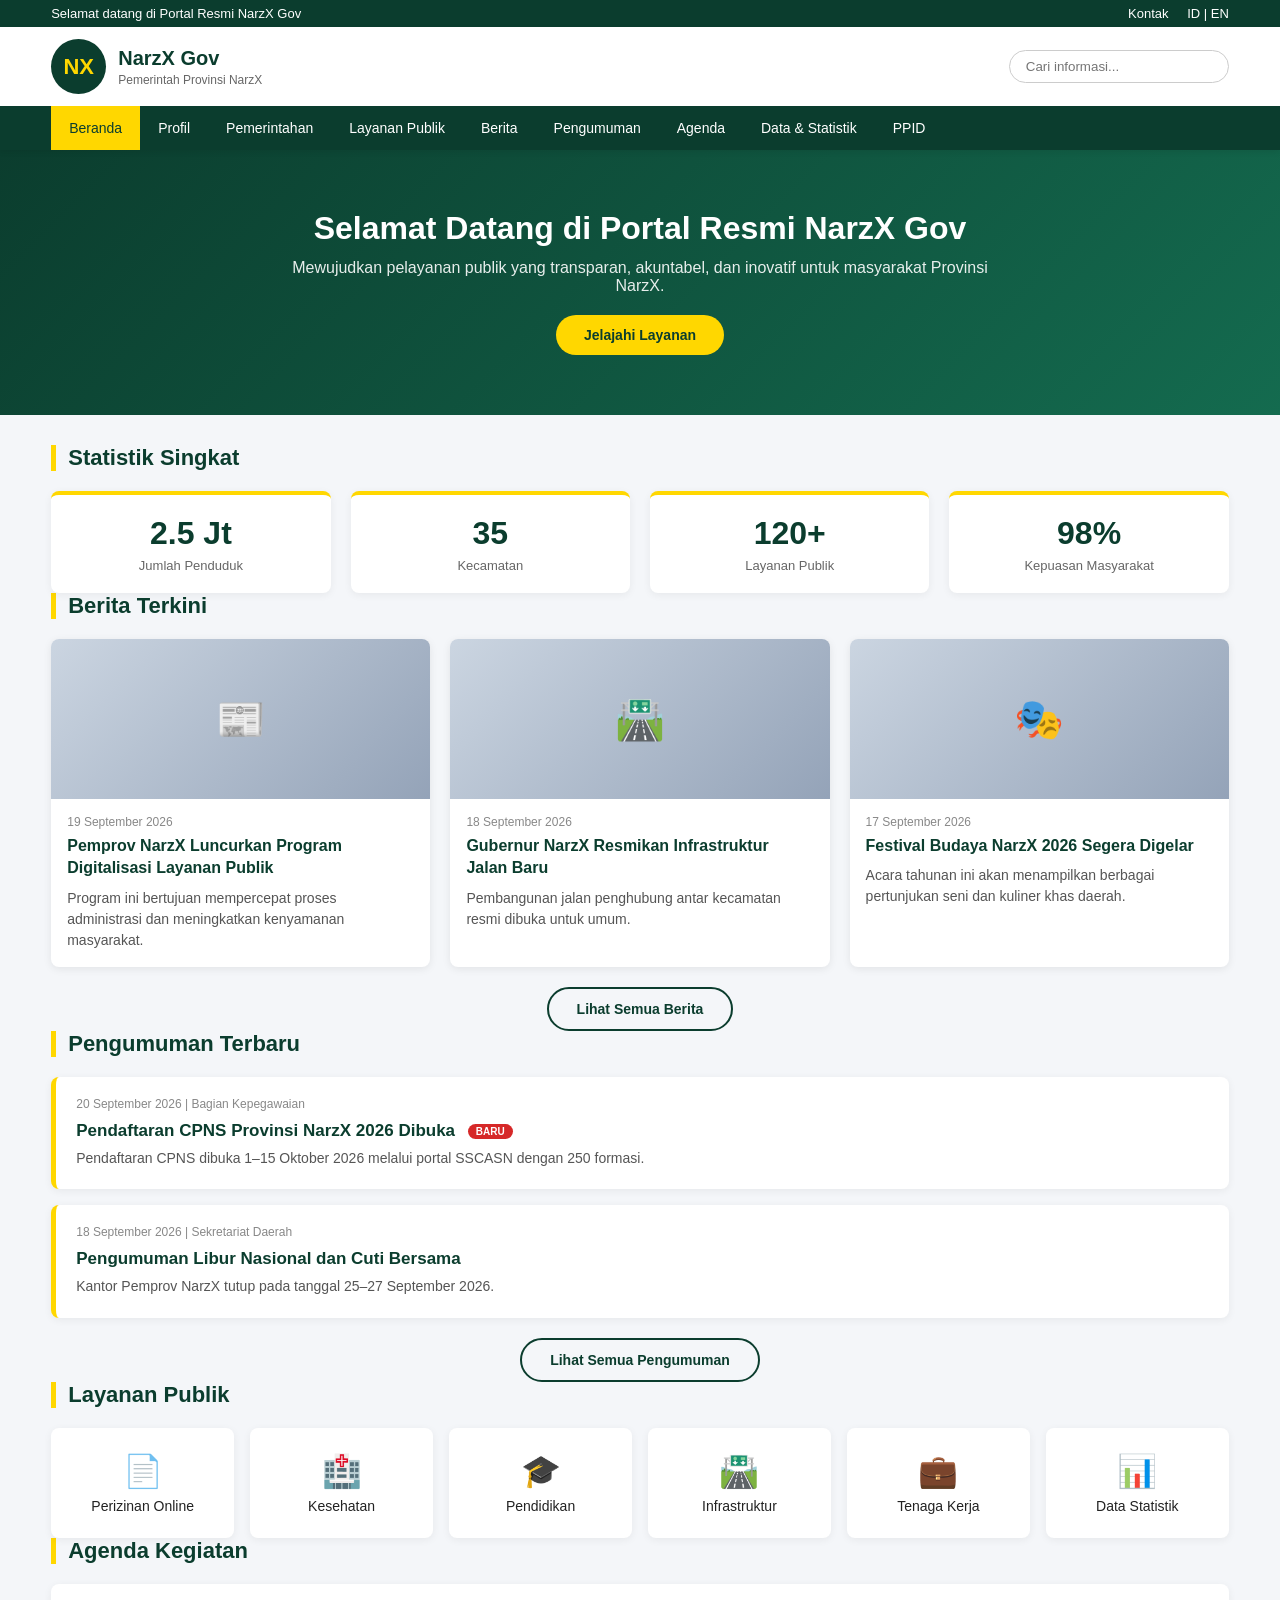
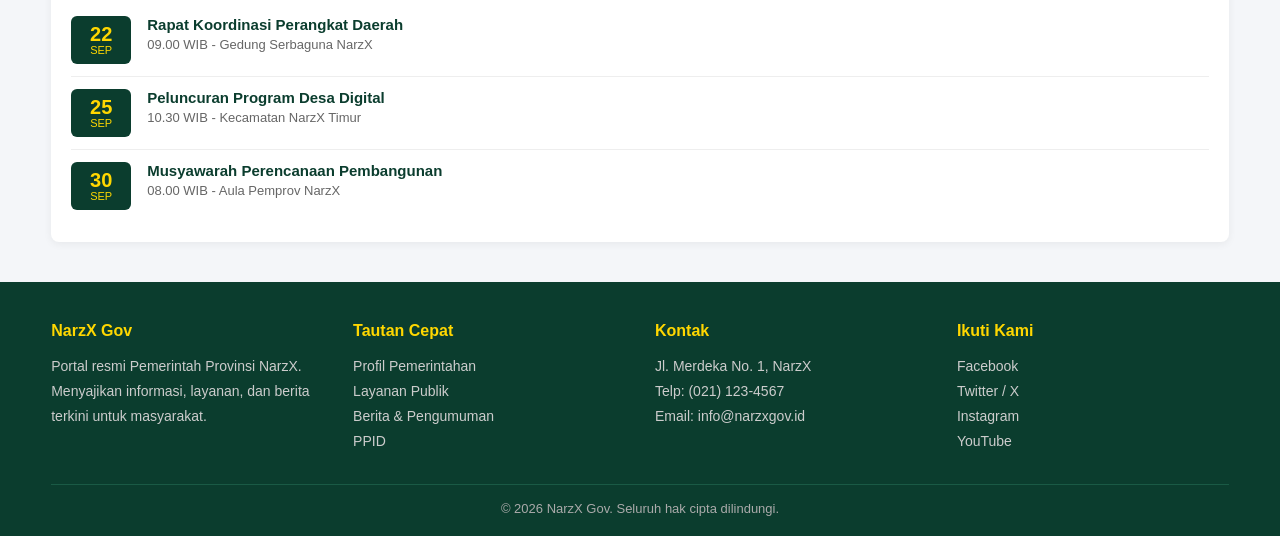
==== commit 226dbbaa: "Create index.html" ====
--- a/index.html
+++ b/index.html
@@ -9,16 +9,16 @@
 body { background: #f4f6f9; color: #222; }
 a { color: inherit; }
 
-/* TOP BAR */
+/* TOPBAR */
 .topbar { background: #0b3d2e; color: #fff; font-size: 13px; padding: 6px 0; }
 .topbar .container { display: flex; justify-content: space-between; align-items: center; flex-wrap: wrap; }
-.topbar a { color: #fff; text-decoration: none; margin-left: 15px; }
+.topbar a { color: #fff; text-decoration: none; margin-left: 15px; cursor: pointer; }
 .topbar a:hover { color: #ffd700; }
 
 /* HEADER */
 header { background: #fff; box-shadow: 0 2px 6px rgba(0,0,0,0.08); position: sticky; top: 0; z-index: 100; }
 .header-main { display: flex; align-items: center; justify-content: space-between; padding: 12px 0; gap: 10px; flex-wrap: wrap; }
-.logo-area { display: flex; align-items: center; gap: 12px; text-decoration: none; }
+.logo-area { display: flex; align-items: center; gap: 12px; text-decoration: none; cursor: pointer; }
 .logo-box { width: 55px; height: 55px; background: #0b3d2e; border-radius: 50%; display: flex; align-items: center; justify-content: center; color: #ffd700; font-weight: bold; font-size: 22px; }
 .logo-text h1 { font-size: 20px; color: #0b3d2e; line-height: 1.2; }
 .logo-text span { font-size: 12px; color: #666; }
@@ -29,7 +29,7 @@
 /* NAV */
 nav { background: #0b3d2e; }
 nav ul { list-style: none; display: flex; flex-wrap: wrap; }
-nav ul li a { display: block; color: #fff; text-decoration: none; padding: 14px 18px; font-size: 14px; font-weight: 500; transition: background 0.2s, color 0.2s; }
+nav ul li a { display: block; color: #fff; text-decoration: none; padding: 14px 18px; font-size: 14px; font-weight: 500; transition: background 0.2s, color 0.2s; cursor: pointer; }
 nav ul li a:hover, nav ul li a.active { background: #ffd700; color: #0b3d2e; }
 .menu-toggle { display: none; background: #0b3d2e; color: #ffd700; border: none; font-size: 22px; padding: 12px 16px; cursor: pointer; width: 100%; text-align: left; }
 
@@ -46,10 +46,12 @@
 .btn-outline:hover { background: #0b3d2e; color: #ffd700; }
 
 /* SECTION */
-section { margin-bottom: 40px; }
+section.halaman { display: none; margin-bottom: 40px; }
+section.halaman.aktif { display: block; }
 .section-title { font-size: 22px; color: #0b3d2e; border-left: 5px solid #ffd700; padding-left: 12px; margin-bottom: 20px; }
 
 /* GRID */
+.grid-2 { display: grid; grid-template-columns: repeat(auto-fit, minmax(320px, 1fr)); gap: 20px; }
 .grid-3 { display: grid; grid-template-columns: repeat(auto-fit, minmax(280px, 1fr)); gap: 20px; }
 .grid-4 { display: grid; grid-template-columns: repeat(auto-fit, minmax(200px, 1fr)); gap: 20px; }
 
@@ -60,7 +62,7 @@
 .card-body { padding: 16px; }
 .card-body .date { font-size: 12px; color: #888; margin-bottom: 6px; }
 .card-body h3 { font-size: 16px; color: #0b3d2e; margin-bottom: 8px; line-height: 1.4; }
-.card-body h3 a { text-decoration: none; }
+.card-body h3 a { text-decoration: none; cursor: pointer; }
 .card-body h3 a:hover { color: #146b4f; }
 .card-body p { font-size: 14px; color: #555; line-height: 1.5; }
 
@@ -86,6 +88,26 @@
 .stat-card .num { font-size: 32px; font-weight: bold; color: #0b3d2e; margin-bottom: 6px; }
 .stat-card .label { font-size: 13px; color: #666; }
 
+/* FORM */
+.form-group { margin-bottom: 16px; }
+.form-group label { display: block; margin-bottom: 6px; font-size: 14px; color: #0b3d2e; font-weight: 500; }
+.form-group input, .form-group textarea, .form-group select { width: 100%; padding: 10px 14px; border: 1px solid #ccc; border-radius: 6px; font-size: 14px; outline: none; font-family: inherit; }
+.form-group input:focus, .form-group textarea:focus, .form-group select:focus { border-color: #0b3d2e; }
+.form-card { background: #fff; padding: 24px; border-radius: 8px; box-shadow: 0 2px 8px rgba(0,0,0,0.06); }
+
+/* TABLE */
+table { width: 100%; border-collapse: collapse; background: #fff; border-radius: 8px; overflow: hidden; box-shadow: 0 2px 8px rgba(0,0,0,0.06); }
+table th, table td { padding: 12px 14px; text-align: left; font-size: 14px; border-bottom: 1px solid #eee; }
+table th { background: #0b3d2e; color: #ffd700; font-weight: 600; }
+table tr:hover td { background: #f9fafb; }
+
+/* BAR CHART */
+.bar-chart { display: flex; align-items: flex-end; justify-content: space-around; height: 240px; background: #fff; padding: 20px; border-radius: 8px; box-shadow: 0 2px 8px rgba(0,0,0,0.06); }
+.bar-item { flex: 1; max-width: 60px; margin: 0 8px; text-align: center; }
+.bar { background: linear-gradient(180deg, #146b4f, #0b3d2e); border-radius: 6px 6px 0 0; margin: 0 auto; }
+.bar-item .val { font-size: 12px; color: #0b3d2e; font-weight: bold; margin-bottom: 4px; }
+.bar-item .lbl { font-size: 12px; color: #666; margin-top: 6px; }
+
 /* PENGUMUMAN */
 .pengumuman-list { display: flex; flex-direction: column; gap: 16px; }
 .pengumuman-item { background: #fff; border-radius: 8px; padding: 20px; box-shadow: 0 2px 8px rgba(0,0,0,0.06); border-left: 5px solid #ffd700; transition: transform 0.2s; }
@@ -97,7 +119,7 @@
 
 /* SEARCH DROPDOWN */
 #searchResults { position: absolute; top: 110%; right: 0; width: 380px; max-width: 92vw; background: #fff; border-radius: 10px; box-shadow: 0 8px 24px rgba(0,0,0,0.15); max-height: 420px; overflow-y: auto; display: none; z-index: 999; border: 1px solid #eee; }
-.search-item { display: flex; gap: 12px; padding: 12px 14px; text-decoration: none; color: #222; border-bottom: 1px solid #f1f1f1; align-items: flex-start; transition: background 0.15s; }
+.search-item { display: flex; gap: 12px; padding: 12px 14px; text-decoration: none; color: #222; border-bottom: 1px solid #f1f1f1; align-items: flex-start; transition: background 0.15s; cursor: pointer; }
 .search-item:last-child { border-bottom: none; }
 .search-item:hover { background: #f4f6f9; }
 .search-icon { font-size: 22px; line-height: 1; flex-shrink: 0; }
@@ -105,13 +127,24 @@
 .search-info strong { font-size: 14px; color: #0b3d2e; line-height: 1.4; word-break: break-word; }
 .search-info span { font-size: 12px; color: #666; margin-top: 3px; line-height: 1.4; word-break: break-word; }
 .search-info mark { background: #ffd700; color: #0b3d2e; padding: 0 2px; border-radius: 2px; }
-.search-more { display: block; padding: 12px 14px; text-align: center; font-size: 13px; color: #0b3d2e; font-weight: bold; background: #f9fafb; border-top: 1px solid #eee; text-decoration: none; }
+.search-more { display: block; padding: 12px 14px; text-align: center; font-size: 13px; color: #0b3d2e; font-weight: bold; background: #f9fafb; border-top: 1px solid #eee; cursor: pointer; }
+
+/* FILTER */
+.filter-bar { display: flex; flex-wrap: wrap; gap: 8px; margin-bottom: 20px; }
+.filter-btn { background: #fff; border: 1px solid #ccc; color: #0b3d2e; padding: 8px 16px; border-radius: 20px; cursor: pointer; font-size: 13px; font-weight: 500; transition: all 0.2s; }
+.filter-btn:hover { border-color: #0b3d2e; }
+.filter-btn.active { background: #0b3d2e; color: #ffd700; border-color: #0b3d2e; }
+
+/* BREADCRUMB */
+.breadcrumb { background: #fff; padding: 12px 0; border-bottom: 1px solid #eee; font-size: 13px; color: #666; margin-bottom: 30px; }
+.breadcrumb a { color: #0b3d2e; text-decoration: none; cursor: pointer; }
+.breadcrumb a:hover { text-decoration: underline; }
 
 /* FOOTER */
 footer { background: #0b3d2e; color: #ddd; padding: 40px 0 20px; margin-top: 40px; }
 .footer-grid { display: grid; grid-template-columns: repeat(auto-fit, minmax(220px, 1fr)); gap: 30px; margin-bottom: 30px; }
 .footer-col h4 { color: #ffd700; margin-bottom: 14px; font-size: 16px; }
-.footer-col p, .footer-col a { font-size: 14px; color: #ccc; text-decoration: none; line-height: 1.8; display: block; }
+.footer-col p, .footer-col a { font-size: 14px; color: #ccc; text-decoration: none; line-height: 1.8; display: block; cursor: pointer; }
 .footer-col a:hover { color: #ffd700; }
 .footer-bottom { border-top: 1px solid #1a5a45; padding-top: 16px; text-align: center; font-size: 13px; color: #aaa; }
 
@@ -132,15 +165,15 @@
   <div class="container">
     <span>Selamat datang di Portal Resmi NarzX Gov</span>
     <div>
-      <a href="kontak.html">Kontak</a>
-      <a href="#" onclick="alert('Fitur ganti bahasa (demo).');return false;">ID | EN</a>
+      <a data-nav="kontak">Kontak</a>
+      <a onclick="alert('Fitur ganti bahasa (demo).')">ID | EN</a>
     </div>
   </div>
 </div>
 
 <header>
   <div class="container header-main">
-    <a href="index.html" class="logo-area">
+    <a class="logo-area" data-nav="beranda">
       <div class="logo-box">NX</div>
       <div class="logo-text">
         <h1>NarzX Gov</h1>
@@ -156,216 +189,501 @@
   <nav>
     <div class="container">
       <ul>
-        <li><a href="index.html" class="active">Beranda</a></li>
-        <li><a href="profil.html">Profil</a></li>
-        <li><a href="pemerintahan.html">Pemerintahan</a></li>
-        <li><a href="layanan.html">Layanan Publik</a></li>
-        <li><a href="berita.html">Berita</a></li>
-        <li><a href="pengumuman.html">Pengumuman</a></li>
-        <li><a href="agenda.html">Agenda</a></li>
-        <li><a href="data.html">Data & Statistik</a></li>
-        <li><a href="ppid.html">PPID</a></li>
+        <li><a data-nav="beranda" class="active">Beranda</a></li>
+        <li><a data-nav="profil">Profil</a></li>
+        <li><a data-nav="pemerintahan">Pemerintahan</a></li>
+        <li><a data-nav="layanan">Layanan Publik</a></li>
+        <li><a data-nav="berita">Berita</a></li>
+        <li><a data-nav="pengumuman">Pengumuman</a></li>
+        <li><a data-nav="agenda">Agenda</a></li>
+        <li><a data-nav="data">Data & Statistik</a></li>
+        <li><a data-nav="ppid">PPID</a></li>
       </ul>
     </div>
   </nav>
 </header>
 
-<div class="hero">
-  <div class="container">
-    <h2>Selamat Datang di Portal Resmi NarzX Gov</h2>
-    <p>Mewujudkan pelayanan publik yang transparan, akuntabel, dan inovatif untuk masyarakat Provinsi NarzX.</p>
-    <a href="layanan.html" class="btn">Jelajahi Layanan</a>
-  </div>
-</div>
-
-<div class="container">
-
-  <section>
-    <h2 class="section-title">Statistik Singkat</h2>
-    <div class="grid-4">
-      <div class="stat-card"><div class="num">2.5 Jt</div><div class="label">Jumlah Penduduk</div></div>
-      <div class="stat-card"><div class="num">35</div><div class="label">Kecamatan</div></div>
-      <div class="stat-card"><div class="num">120+</div><div class="label">Layanan Publik</div></div>
-      <div class="stat-card"><div class="num">98%</div><div class="label">Kepuasan Masyarakat</div></div>
+<!-- ================= BERANDA ================= -->
+<section class="halaman aktif" id="page-beranda">
+  <div class="hero">
+    <div class="container">
+      <h2>Selamat Datang di Portal Resmi NarzX Gov</h2>
+      <p>Mewujudkan pelayanan publik yang transparan, akuntabel, dan inovatif untuk masyarakat Provinsi NarzX.</p>
+      <a class="btn" data-nav="layanan">Jelajahi Layanan</a>
     </div>
-  </section>
-
-  <section>
-    <h2 class="section-title">Berita Terkini</h2>
-    <div class="grid-3">
-      <div class="card">
-        <div class="card-img">📰</div>
-        <div class="card-body">
-          <div class="date">19 September 2026</div>
-          <h3><a href="berita-detail.html?id=1">Pemprov NarzX Luncurkan Program Digitalisasi Layanan Publik</a></h3>
-          <p>Program ini bertujuan mempercepat proses administrasi dan meningkatkan kenyamanan masyarakat.</p>
+  </div>
+  <div class="container">
+    <section>
+      <h2 class="section-title">Statistik Singkat</h2>
+      <div class="grid-4">
+        <div class="stat-card"><div class="num">2.5 Jt</div><div class="label">Jumlah Penduduk</div></div>
+        <div class="stat-card"><div class="num">35</div><div class="label">Kecamatan</div></div>
+        <div class="stat-card"><div class="num">120+</div><div class="label">Layanan Publik</div></div>
+        <div class="stat-card"><div class="num">98%</div><div class="label">Kepuasan Masyarakat</div></div>
+      </div>
+    </section>
+    <section>
+      <h2 class="section-title">Berita Terkini</h2>
+      <div class="grid-3">
+        <div class="card"><div class="card-img">📰</div><div class="card-body"><div class="date">19 September 2026</div><h3><a data-berita="1">Pemprov NarzX Luncurkan Program Digitalisasi Layanan Publik</a></h3><p>Program ini bertujuan mempercepat proses administrasi dan meningkatkan kenyamanan masyarakat.</p></div></div>
+        <div class="card"><div class="card-img">🛣️</div><div class="card-body"><div class="date">18 September 2026</div><h3><a data-berita="2">Gubernur NarzX Resmikan Infrastruktur Jalan Baru</a></h3><p>Pembangunan jalan penghubung antar kecamatan resmi dibuka untuk umum.</p></div></div>
+        <div class="card"><div class="card-img">🎭</div><div class="card-body"><div class="date">17 September 2026</div><h3><a data-berita="3">Festival Budaya NarzX 2026 Segera Digelar</a></h3><p>Acara tahunan ini akan menampilkan berbagai pertunjukan seni dan kuliner khas daerah.</p></div></div>
+      </div>
+      <div style="text-align:center;margin-top:20px;"><a class="btn btn-outline" data-nav="berita">Lihat Semua Berita</a></div>
+    </section>
+    <section>
+      <h2 class="section-title">Pengumuman Terbaru</h2>
+      <div class="pengumuman-list">
+        <div class="pengumuman-item"><div class="meta">20 September 2026 | Bagian Kepegawaian</div><h3>Pendaftaran CPNS Provinsi NarzX 2026 Dibuka <span class="label-baru">BARU</span></h3><p>Pendaftaran CPNS dibuka 1–15 Oktober 2026 melalui portal SSCASN dengan 250 formasi.</p></div>
+        <div class="pengumuman-item"><div class="meta">18 September 2026 | Sekretariat Daerah</div><h3>Pengumuman Libur Nasional dan Cuti Bersama</h3><p>Kantor Pemprov NarzX tutup pada tanggal 25–27 September 2026.</p></div>
+      </div>
+      <div style="text-align:center;margin-top:20px;"><a class="btn btn-outline" data-nav="pengumuman">Lihat Semua Pengumuman</a></div>
+    </section>
+    <section>
+      <h2 class="section-title">Layanan Publik</h2>
+      <div class="layanan-grid">
+        <a class="layanan-item" data-nav="layanan"><div class="icon">📄</div><p>Perizinan Online</p></a>
+        <a class="layanan-item" data-nav="layanan"><div class="icon">🏥</div><p>Kesehatan</p></a>
+        <a class="layanan-item" data-nav="layanan"><div class="icon">🎓</div><p>Pendidikan</p></a>
+        <a class="layanan-item" data-nav="layanan"><div class="icon">🛣️</div><p>Infrastruktur</p></a>
+        <a class="layanan-item" data-nav="layanan"><div class="icon">💼</div><p>Tenaga Kerja</p></a>
+        <a class="layanan-item" data-nav="data"><div class="icon">📊</div><p>Data Statistik</p></a>
+      </div>
+    </section>
+    <section>
+      <h2 class="section-title">Agenda Kegiatan</h2>
+      <div class="agenda-list">
+        <div class="agenda-item"><div class="agenda-date"><div class="day">22</div><div class="month">SEP</div></div><div class="agenda-info"><h4>Rapat Koordinasi Perangkat Daerah</h4><p>09.00 WIB - Gedung Serbaguna NarzX</p></div></div>
+        <div class="agenda-item"><div class="agenda-date"><div class="day">25</div><div class="month">SEP</div></div><div class="agenda-info"><h4>Peluncuran Program Desa Digital</h4><p>10.30 WIB - Kecamatan NarzX Timur</p></div></div>
+        <div class="agenda-item"><div class="agenda-date"><div class="day">30</div><div class="month">SEP</div></div><div class="agenda-info"><h4>Musyawarah Perencanaan Pembangunan</h4><p>08.00 WIB - Aula Pemprov NarzX</p></div></div>
+      </div>
+    </section>
+  </div>
+</section>
+
+<!-- ================= PROFIL ================= -->
+<section class="halaman" id="page-profil">
+  <div class="breadcrumb"><div class="container"><a data-nav="beranda">Beranda</a> &raquo; <span>Profil</span></div></div>
+  <div class="container">
+    <section>
+      <h2 class="section-title">Profil Provinsi NarzX</h2>
+      <div class="form-card">
+        <p style="line-height:1.8;color:#444;">Provinsi NarzX merupakan salah satu provinsi yang terus berkembang dengan semangat inovasi dan pelayanan publik yang prima. Dengan jumlah penduduk sekitar 2,5 juta jiwa yang tersebar di 35 kecamatan, NarzX memiliki potensi besar di bidang pertanian, pariwisata, dan industri kreatif.</p>
+        <br>
+        <p style="line-height:1.8;color:#444;">Visi Provinsi NarzX adalah <strong>"Terwujudnya NarzX yang Maju, Mandiri, dan Sejahtera Berbasis Digital"</strong>. Visi ini dijabarkan dalam berbagai program pembangunan yang berfokus pada peningkatan kualitas sumber daya manusia, infrastruktur, dan ekonomi kerakyatan.</p>
+      </div>
+    </section>
+    <section>
+      <h2 class="section-title">Visi & Misi</h2>
+      <div class="grid-2">
+        <div class="form-card"><h3 style="color:#0b3d2e;margin-bottom:10px;">Visi</h3><p style="line-height:1.8;color:#444;">"Terwujudnya NarzX yang Maju, Mandiri, dan Sejahtera Berbasis Digital."</p></div>
+        <div class="form-card"><h3 style="color:#0b3d2e;margin-bottom:10px;">Misi</h3><ul style="line-height:1.9;color:#444;padding-left:18px;"><li>Meningkatkan kualitas pelayanan publik berbasis teknologi.</li><li>Mengembangkan infrastruktur yang merata dan berkelanjutan.</li><li>Memberdayakan ekonomi kerakyatan dan UMKM.</li><li>Meningkatkan kualitas pendidikan dan kesehatan.</li><li>Melestarikan budaya dan lingkungan hidup.</li></ul></div>
+      </div>
+    </section>
+    <section>
+      <h2 class="section-title">Sejarah Singkat</h2>
+      <div class="form-card"><p style="line-height:1.8;color:#444;">Provinsi NarzX dibentuk pada tahun 1965 sebagai bagian dari penataan wilayah administratif nasional. Sejak saat itu, NarzX terus mengalami perkembangan pesat di berbagai sektor, mulai dari pertanian, perdagangan, hingga pariwisata. Kini, NarzX dikenal sebagai salah satu provinsi dengan pertumbuhan ekonomi stabil dan indeks pembangunan manusia yang terus meningkat.</p></div>
+    </section>
+  </div>
+</section>
+
+<!-- ================= PEMERINTAHAN ================= -->
+<section class="halaman" id="page-pemerintahan">
+  <div class="breadcrumb"><div class="container"><a data-nav="beranda">Beranda</a> &raquo; <span>Pemerintahan</span></div></div>
+  <div class="container">
+    <section>
+      <h2 class="section-title">Struktur Pemerintahan</h2>
+      <div class="form-card"><p style="line-height:1.8;color:#444;">Pemerintah Provinsi NarzX dipimpin oleh seorang Gubernur dan Wakil Gubernur yang dibantu oleh Sekretaris Daerah serta sejumlah dinas dan badan.</p></div>
+    </section>
+    <section>
+      <h2 class="section-title">Pejabat Utama</h2>
+      <div class="grid-3">
+        <div class="card"><div class="card-img">👤</div><div class="card-body"><h3>Dr. Andi Prasetyo, M.Si</h3><p><strong>Gubernur NarzX</strong></p></div></div>
+        <div class="card"><div class="card-img">👤</div><div class="card-body"><h3>Dra. Siti Rahmawati, M.M</h3><p><strong>Wakil Gubernur NarzX</strong></p></div></div>
+        <div class="card"><div class="card-img">👤</div><div class="card-body"><h3>Ir. Budi Santoso, M.T</h3><p><strong>Sekretaris Daerah</strong></p></div></div>
+      </div>
+    </section>
+    <section>
+      <h2 class="section-title">Dinas & Badan</h2>
+      <div class="grid-2">
+        <div class="form-card"><h3 style="color:#0b3d2e;margin-bottom:10px;">Dinas</h3><ul style="line-height:1.9;color:#444;padding-left:18px;"><li>Dinas Pendidikan</li><li>Dinas Kesehatan</li><li>Dinas Pekerjaan Umum</li><li>Dinas Sosial</li><li>Dinas Perhubungan</li><li>Dinas Lingkungan Hidup</li></ul></div>
+        <div class="form-card"><h3 style="color:#0b3d2e;margin-bottom:10px;">Badan</h3><ul style="line-height:1.9;color:#444;padding-left:18px;"><li>Bappeda</li><li>Badan Kepegawaian Daerah</li><li>Badan Pengelola Keuangan Daerah</li><li>Badan Penanggulangan Bencana Daerah</li><li>Inspektorat Provinsi</li></ul></div>
+      </div>
+    </section>
+  </div>
+</section>
+
+<!-- ================= LAYANAN ================= -->
+<section class="halaman" id="page-layanan">
+  <div class="breadcrumb"><div class="container"><a data-nav="beranda">Beranda</a> &raquo; <span>Layanan Publik</span></div></div>
+  <div class="container">
+    <section>
+      <h2 class="section-title">Daftar Layanan</h2>
+      <div class="layanan-grid">
+        <div class="layanan-item"><div class="icon">📄</div><p>Perizinan Online</p></div>
+        <div class="layanan-item"><div class="icon">🏥</div><p>Kesehatan</p></div>
+        <div class="layanan-item"><div class="icon">🎓</div><p>Pendidikan</p></div>
+        <div class="layanan-item"><div class="icon">🛣️</div><p>Infrastruktur</p></div>
+        <div class="layanan-item"><div class="icon">💼</div><p>Tenaga Kerja</p></div>
+        <div class="layanan-item"><div class="icon">📊</div><p>Data Statistik</p></div>
+      </div>
+    </section>
+    <section>
+      <h2 class="section-title">Formulir Permohonan Layanan</h2>
+      <div class="form-card">
+        <form id="layananForm">
+          <div class="form-group"><label for="namaLayanan">Nama Lengkap</label><input type="text" id="namaLayanan" required placeholder="Masukkan nama lengkap"></div>
+          <div class="form-group"><label for="jenisLayanan">Jenis Layanan</label><select id="jenisLayanan" required><option value="">-- Pilih Layanan --</option><option>Perizinan Online</option><option>Kesehatan</option><option>Pendidikan</option><option>Infrastruktur</option><option>Tenaga Kerja</option><option>Data Statistik</option></select></div>
+          <div class="form-group"><label for="keterangan">Keterangan</label><textarea id="keterangan" rows="4" placeholder="Jelaskan keperluan Anda..."></textarea></div>
+          <button type="submit" class="btn">Kirim Permohonan</button>
+        </form>
+        <div id="hasilLayanan"></div>
+      </div>
+    </section>
+  </div>
+</section>
+
+<!-- ================= BERITA ================= -->
+<section class="halaman" id="page-berita">
+  <div class="breadcrumb"><div class="container"><a data-nav="beranda">Beranda</a> &raquo; <span>Berita</span></div></div>
+  <div class="container">
+    <section>
+      <h2 class="section-title">Semua Berita</h2>
+      <div class="filter-bar">
+        <button class="filter-btn active" data-berita-filter="semua">Semua</button>
+        <button class="filter-btn" data-berita-filter="pemerintahan">Pemerintahan</button>
+        <button class="filter-btn" data-berita-filter="infrastruktur">Infrastruktur</button>
+        <button class="filter-btn" data-berita-filter="budaya">Budaya</button>
+        <button class="filter-btn" data-berita-filter="lingkungan">Lingkungan</button>
+        <button class="filter-btn" data-berita-filter="ekonomi">Ekonomi</button>
+        <button class="filter-btn" data-berita-filter="kesehatan">Kesehatan</button>
+      </div>
+      <div class="form-card" style="margin-bottom:20px;"><div class="form-group" style="margin-bottom:0;"><label for="beritaSearchInput">Cari berita</label><input type="text" id="beritaSearchInput" placeholder="Ketik kata kunci berita..."></div></div>
+      <div id="beritaResultCount" style="font-size:13px;color:#666;margin-bottom:14px;"></div>
+      <div class="grid-3" id="beritaGrid">
+        <div class="card" data-kategori="pemerintahan" data-judul="pemprov narzx luncurkan program digitalisasi layanan publik" data-ringkas="program ini bertujuan mempercepat proses administrasi dan meningkatkan kenyamanan masyarakat."><div class="card-img">📰</div><div class="card-body"><div class="date">19 September 2026</div><h3><a data-berita="1">Pemprov NarzX Luncurkan Program Digitalisasi Layanan Publik</a></h3><p>Program ini bertujuan mempercepat proses administrasi dan meningkatkan kenyamanan masyarakat.</p></div></div>
+        <div class="card" data-kategori="infrastruktur" data-judul="gubernur narzx resmikan infrastruktur jalan baru" data-ringkas="pembangunan jalan penghubung antar kecamatan resmi dibuka untuk umum."><div class="card-img">🛣️</div><div class="card-body"><div class="date">18 September 2026</div><h3><a data-berita="2">Gubernur NarzX Resmikan Infrastruktur Jalan Baru</a></h3><p>Pembangunan jalan penghubung antar kecamatan resmi dibuka untuk umum.</p></div></div>
+        <div class="card" data-kategori="budaya" data-judul="festival budaya narzx 2026 segera digelar" data-ringkas="acara tahunan ini akan menampilkan berbagai pertunjukan seni dan kuliner khas daerah."><div class="card-img">🎭</div><div class="card-body"><div class="date">17 September 2026</div><h3><a data-berita="3">Festival Budaya NarzX 2026 Segera Digelar</a></h3><p>Acara tahunan ini akan menampilkan berbagai pertunjukan seni dan kuliner khas daerah.</p></div></div>
+        <div class="card" data-kategori="lingkungan" data-judul="program penghijauan di 35 kecamatan dimulai" data-ringkas="pemprov menargetkan penanaman 100.000 pohon dalam satu tahun."><div class="card-img">🌱</div><div class="card-body"><div class="date">15 September 2026</div><h3><a data-berita="4">Program Penghijauan di 35 Kecamatan Dimulai</a></h3><p>Pemprov menargetkan penanaman 100.000 pohon dalam satu tahun.</p></div></div>
+        <div class="card" data-kategori="ekonomi" data-judul="pelatihan digital marketing untuk umkm" data-ringkas="ratusan pelaku umkm mengikuti pelatihan untuk meningkatkan penjualan online."><div class="card-img">💻</div><div class="card-body"><div class="date">14 September 2026</div><h3><a data-berita="5">Pelatihan Digital Marketing untuk UMKM</a></h3><p>Ratusan pelaku UMKM mengikuti pelatihan untuk meningkatkan penjualan online.</p></div></div>
+        <div class="card" data-kategori="kesehatan" data-judul="puskesmas di narzx dapat alat kesehatan baru" data-ringkas="pemerintah provinsi menyalurkan bantuan alat kesehatan ke 35 puskesmas."><div class="card-img">🏥</div><div class="card-body"><div class="date">12 September 2026</div><h3><a data-berita="6">Puskesmas di NarzX Dapat Alat Kesehatan Baru</a></h3><p>Pemerintah Provinsi menyalurkan bantuan alat kesehatan ke 35 puskesmas.</p></div></div>
+      </div>
+      <div id="beritaEmpty" class="form-card" style="text-align:center;color:#666;display:none;margin-top:20px;"><div style="font-size:40px;margin-bottom:10px;">🔍</div><p>Tidak ada berita yang cocok dengan filter/pencarian Anda.</p></div>
+    </section>
+  </div>
+</section>
+
+<!-- ================= BERITA DETAIL ================= -->
+<section class="halaman" id="page-berita-detail">
+  <div class="breadcrumb"><div class="container"><a data-nav="beranda">Beranda</a> &raquo; <a data-nav="berita">Berita</a> &raquo; <span>Detail</span></div></div>
+  <div class="container"><section><div class="form-card" id="beritaDetail"></div></section></div>
+</section>
+
+<!-- ================= PENGUMUMAN ================= -->
+<section class="halaman" id="page-pengumuman">
+  <div class="breadcrumb"><div class="container"><a data-nav="beranda">Beranda</a> &raquo; <span>Pengumuman</span></div></div>
+  <div class="container">
+    <section>
+      <h2 class="section-title">Pengumuman Resmi</h2>
+      <div class="form-card" style="margin-bottom:20px;"><div class="form-group" style="margin-bottom:0;"><label for="pengumumanSearchInput">Cari pengumuman</label><input type="text" id="pengumumanSearchInput" placeholder="Ketik kata kunci pengumuman..."></div></div>
+      <div id="pengumumanResultCount" style="font-size:13px;color:#666;margin-bottom:14px;"></div>
+      <div class="pengumuman-list" id="pengumumanList">
+        <div class="pengumuman-item" data-judul="pendaftaran cpns provinsi narzx 2026 dibuka" data-ringkas="pendaftaran calon pegawai negeri sipil cpns provinsi narzx tahun 2026 dibuka pada 1 15 oktober 2026 melalui portal sscasn. tersedia 250 formasi yang terdiri dari tenaga kesehatan, pendidikan, dan teknis."><div class="meta">20 September 2026 | Bagian Kepegawaian</div><h3>Pendaftaran CPNS Provinsi NarzX 2026 Dibuka <span class="label-baru">BARU</span></h3><p>Pendaftaran Calon Pegawai Negeri Sipil (CPNS) Provinsi NarzX tahun 2026 dibuka pada 1–15 Oktober 2026 melalui portal SSCASN. Tersedia 250 formasi yang terdiri dari tenaga kesehatan, pendidikan, dan teknis.</p></div>
+        <div class="pengumuman-item" data-judul="pengumuman libur nasional dan cuti bersama" data-ringkas="sehubungan dengan libur nasional dan cuti bersama kantor pemerintah provinsi narzx akan tutup pada tanggal 25 27 september 2026."><div class="meta">18 September 2026 | Sekretariat Daerah</div><h3>Pengumuman Libur Nasional dan Cuti Bersama <span class="label-baru">BARU</span></h3><p>Sehubungan dengan libur nasional dan cuti bersama, kantor Pemerintah Provinsi NarzX akan tutup pada tanggal 25–27 September 2026. Layanan darurat tetap dibuka melalui call center 112.</p></div>
+        <div class="pengumuman-item" data-judul="hasil seleksi administrasi beasiswa narzx cerdas 2026" data-ringkas="berdasarkan hasil seleksi administrasi program beasiswa narzx cerdas 2026 berikut daftar nama peserta yang dinyatakan lolos dan berhak mengikuti tahap selanjutnya."><div class="meta">16 September 2026 | Dinas Pendidikan</div><h3>Hasil Seleksi Administrasi Beasiswa NarzX Cerdas 2026</h3><p>Berdasarkan hasil seleksi administrasi program Beasiswa NarzX Cerdas 2026, berikut daftar nama peserta yang dinyatakan lolos dan berhak mengikuti tahap selanjutnya. Peserta diharapkan hadir pada wawancara yang dijadwalkan 30 September 2026.</p></div>
+        <div class="pengumuman-item" data-judul="pemeliharaan sistem layanan online" data-ringkas="dalam rangka peningkatan kualitas layanan sistem layanan online narzx gov akan dilakukan pemeliharaan pada 22 september 2026 pukul 00.00 04.00 wib."><div class="meta">15 September 2026 | Dinas Kominfo</div><h3>Pemeliharaan Sistem Layanan Online</h3><p>Dalam rangka peningkatan kualitas layanan, sistem layanan online NarzX Gov akan dilakukan pemeliharaan pada 22 September 2026 pukul 00.00–04.00 WIB. Selama proses tersebut, layanan tidak dapat diakses sementara.</p></div>
+        <div class="pengumuman-item" data-judul="penerimaan bantuan sosial tahap iii 2026" data-ringkas="pemerintah provinsi narzx membuka pendaftaran penerima bantuan sosial tahap iii tahun 2026."><div class="meta">10 September 2026 | Dinas Sosial</div><h3>Penerimaan Bantuan Sosial Tahap III 2026</h3><p>Pemerintah Provinsi NarzX membuka pendaftaran penerima bantuan sosial tahap III tahun 2026. Pendaftaran dilakukan melalui kantor desa/kelurahan setempat dengan membawa KTP dan KK. Batas akhir pendaftaran 30 September 2026.</p></div>
+        <div class="pengumuman-item" data-judul="larangan pembakaran lahan selama musim kemarau" data-ringkas="dalam rangka mencegah kebakaran hutan dan lahan selama musim kemarau masyarakat diminta untuk tidak melakukan pembakaran lahan."><div class="meta">5 September 2026 | Dinas Lingkungan Hidup</div><h3>Larangan Pembakaran Lahan Selama Musim Kemarau</h3><p>Dalam rangka mencegah kebakaran hutan dan lahan selama musim kemarau, masyarakat diminta untuk tidak melakukan pembakaran lahan. Pelanggar akan dikenakan sanksi sesuai peraturan yang berlaku.</p></div>
+      </div>
+      <div id="pengumumanEmpty" class="form-card" style="text-align:center;color:#666;display:none;margin-top:20px;"><div style="font-size:40px;margin-bottom:10px;">🔍</div><p>Tidak ada pengumuman yang cocok dengan pencarian Anda.</p></div>
+    </section>
+  </div>
+</section>
+
+<!-- ================= PENCARIAN ================= -->
+<section class="halaman" id="page-pencarian">
+  <div class="breadcrumb"><div class="container"><a data-nav="beranda">Beranda</a> &raquo; <span>Pencarian</span></div></div>
+  <div class="container">
+    <section>
+      <h2 class="section-title">Pencarian</h2>
+      <div class="form-card" style="margin-bottom:20px;"><div class="form-group" style="margin-bottom:0;"><label for="fullSearchInput">Kata kunci</label><input type="text" id="fullSearchInput" placeholder="Ketik untuk mencari berita, pengumuman, layanan, agenda..."></div></div>
+      <div class="filter-bar">
+        <button class="filter-btn active" data-filter="semua">Semua</button>
+        <button class="filter-btn" data-filter="berita">Berita</button>
+        <button class="filter-btn" data-filter="pengumuman">Pengumuman</button>
+        <button class="filter-btn" data-filter="agenda">Agenda</button>
+        <button class="filter-btn" data-filter="layanan">Layanan</button>
+        <button class="filter-btn" data-filter="halaman">Halaman</button>
+      </div>
+      <div id="resultCount" style="font-size:13px;color:#666;margin-bottom:14px;"></div>
+      <div class="grid-3" id="fullSearchResults"></div>
+    </section>
+  </div>
+</section>
+
+<!-- ================= AGENDA ================= -->
+<section class="halaman" id="page-agenda">
+  <div class="breadcrumb"><div class="container"><a data-nav="beranda">Beranda</a> &raquo; <span>Agenda</span></div></div>
+  <div class="container">
+    <section>
+      <h2 class="section-title">Agenda Kegiatan</h2>
+      <div class="agenda-list">
+        <div class="agenda-item"><div class="agenda-date"><div class="day">22</div><div class="month">SEP</div></div><div class="agenda-info"><h4>Rapat Koordinasi Perangkat Daerah</h4><p>09.00 WIB - Gedung Serbaguna NarzX</p></div></div>
+        <div class="agenda-item"><div class="agenda-date"><div class="day">25</div><div class="month">SEP</div></div><div class="agenda-info"><h4>Peluncuran Program Desa Digital</h4><p>10.30 WIB - Kecamatan NarzX Timur</p></div></div>
+        <div class="agenda-item"><div class="agenda-date"><div class="day">30</div><div class="month">SEP</div></div><div class="agenda-info"><h4>Musyawarah Perencanaan Pembangunan</h4><p>08.00 WIB - Aula Pemprov NarzX</p></div></div>
+        <div class="agenda-item"><div class="agenda-date"><div class="day">05</div><div class="month">OKT</div></div><div class="agenda-info"><h4>Festival Budaya NarzX 2026</h4><p>15.00 WIB - Alun-Alun Kota NarzX</p></div></div>
+        <div class="agenda-item"><div class="agenda-date"><div class="day">12</div><div class="month">OKT</div></div><div class="agenda-info"><h4>Pelatihan UMKM Digital</h4><p>08.00 WIB - Balai Diklat NarzX</p></div></div>
+      </div>
+    </section>
+  </div>
+</section>
+
+<!-- ================= DATA ================= -->
+<section class="halaman" id="page-data">
+  <div class="breadcrumb"><div class="container"><a data-nav="beranda">Beranda</a> &raquo; <span>Data & Statistik</span></div></div>
+  <div class="container">
+    <section>
+      <h2 class="section-title">Ringkasan Statistik</h2>
+      <div class="grid-4">
+        <div class="stat-card"><div class="num">2.5 Jt</div><div class="label">Jumlah Penduduk</div></div>
+        <div class="stat-card"><div class="num">35</div><div class="label">Kecamatan</div></div>
+        <div class="stat-card"><div class="num">120+</div><div class="label">Layanan Publik</div></div>
+        <div class="stat-card"><div class="num">98%</div><div class="label">Kepuasan Masyarakat</div></div>
+      </div>
+    </section>
+    <section>
+      <h2 class="section-title">Pertumbuhan Ekonomi (2021–2026)</h2>
+      <div class="bar-chart">
+        <div class="bar-item"><div class="val">4.2%</div><div class="bar" data-height="42" style="height:42%;"></div><div class="lbl">2021</div></div>
+        <div class="bar-item"><div class="val">5.1%</div><div class="bar" data-height="51" style="height:51%;"></div><div class="lbl">2022</div></div>
+        <div class="bar-item"><div class="val">5.8%</div><div class="bar" data-height="58" style="height:58%;"></div><div class="lbl">2023</div></div>
+        <div class="bar-item"><div class="val">6.3%</div><div class="bar" data-height="63" style="height:63%;"></div><div class="lbl">2024</div></div>
+        <div class="bar-item"><div class="val">6.8%</div><div class="bar" data-height="68" style="height:68%;"></div><div class="lbl">2025</div></div>
+        <div class="bar-item"><div class="val">7.2%</div><div class="bar" data-height="72" style="height:72%;"></div><div class="lbl">2026</div></div>
+      </div>
+    </section>
+    <section>
+      <h2 class="section-title">Data per Kecamatan</h2>
+      <table>
+        <thead><tr><th>No</th><th>Kecamatan</th><th>Penduduk</th><th>Luas (km²)</th><th>Kepadatan</th></tr></thead>
+        <tbody>
+          <tr><td>1</td><td>NarzX Kota</td><td>450.000</td><td>120</td><td>3.750</td></tr>
+          <tr><td>2</td><td>NarzX Timur</td><td>320.000</td><td>200</td><td>1.600</td></tr>
+          <tr><td>3</td><td>NarzX Barat</td><td>280.000</td><td>180</td><td>1.555</td></tr>
+          <tr><td>4</td><td>NarzX Utara</td><td>210.000</td><td>150</td><td>1.400</td></tr>
+          <tr><td>5</td><td>NarzX Selatan</td><td>190.000</td><td>160</td><td>1.187</td></tr>
+        </tbody>
+      </table>
+    </section>
+  </div>
+</section>
+
+<!-- ================= PPID ================= -->
+<section class="halaman" id="page-ppid">
+  <div class="breadcrumb"><div class="container"><a data-nav="beranda">Beranda</a> &raquo; <span>PPID</span></div></div>
+  <div class="container">
+    <section>
+      <h2 class="section-title">PPID Provinsi NarzX</h2>
+      <div class="form-card"><p style="line-height:1.8;color:#444;">Pejabat Pengelola Informasi dan Dokumentasi (PPID) Provinsi NarzX bertugas menyediakan, melayani, dan mendokumentasikan informasi publik sesuai dengan Undang-Undang Nomor 14 Tahun 2008 tentang Keterbukaan Informasi Publik.</p></div>
+    </section>
+    <section>
+      <h2 class="section-title">Klasifikasi Informasi</h2>
+      <div class="grid-2">
+        <div class="form-card"><h3 style="color:#0b3d2e;margin-bottom:10px;">Informasi Berkala</h3><ul style="line-height:1.9;color:#444;padding-left:18px;"><li>Laporan Keuangan Tahunan</li><li>Laporan Kinerja Instansi</li><li>Profil dan Struktur Organisasi</li><li>Program dan Kegiatan</li></ul></div>
+        <div class="form-card"><h3 style="color:#0b3d2e;margin-bottom:10px;">Informasi Serta Merta</h3><ul style="line-height:1.9;color:#444;padding-left:18px;"><li>Informasi Bencana Alam</li><li>Keadaan Darurat</li><li>Pengumuman Penting</li><li>Informasi yang Mengancam Publik</li></ul></div>
+        <div class="form-card"><h3 style="color:#0b3d2e;margin-bottom:10px;">Informasi Setiap Saat</h3><ul style="line-height:1.9;color:#444;padding-left:18px;"><li>Daftar Informasi Publik</li><li>Regulasi dan Kebijakan</li><li>Data Statistik Sektoral</li><li>Hasil Penelitian dan Kajian</li></ul></div>
+        <div class="form-card"><h3 style="color:#0b3d2e;margin-bottom:10px;">Informasi Dikecualikan</h3><ul style="line-height:1.9;color:#444;padding-left:18px;"><li>Informasi yang Berkaitan dengan Rahasia Negara</li><li>Informasi yang Berkaitan dengan Data Pribadi</li><li>Informasi yang Berkaitan dengan Rahasia Dagang</li></ul></div>
+      </div>
+    </section>
+    <section>
+      <h2 class="section-title">Permohonan Informasi</h2>
+      <div class="form-card">
+        <p style="line-height:1.8;color:#444;margin-bottom:14px;">Silakan ajukan permohonan informasi publik melalui halaman <a data-nav="kontak" style="color:#0b3d2e;font-weight:bold;cursor:pointer;">Kontak</a>, atau datang langsung ke kantor PPID Provinsi NarzX.</p>
+        <a class="btn" data-nav="kontak">Ajukan Permohonan</a>
+      </div>
+    </section>
+  </div>
+</section>
+
+<!-- ================= KONTAK ================= -->
+<section class="halaman" id="page-kontak">
+  <div class="breadcrumb"><div class="container"><a data-nav="beranda">Beranda</a> &raquo; <span>Kontak</span></div></div>
+  <div class="container">
+    <section>
+      <h2 class="section-title">Hubungi Kami</h2>
+      <div class="grid-2">
+        <div class="form-card">
+          <h3 style="color:#0b3d2e;margin-bottom:14px;">Informasi Kontak</h3>
+          <p style="line-height:2;color:#444;">
+            <strong>Alamat:</strong><br>Jl. Merdeka No. 1, NarzX<br><br>
+            <strong>Telepon:</strong><br>(021) 123-4567<br><br>
+            <strong>Email:</strong><br>info@narzxgov.id<br><br>
+            <strong>Jam Layanan:</strong><br>Senin – Jumat, 08.00 – 16.00 WIB
+          </p>
         </div>
-      </div>
-      <div class="card">
-        <div class="card-img">🛣️</div>
-        <div class="card-body">
-          <div class="date">18 September 2026</div>
-          <h3><a href="berita-detail.html?id=2">Gubernur NarzX Resmikan Infrastruktur Jalan Baru</a></h3>
-          <p>Pembangunan jalan penghubung antar kecamatan resmi dibuka untuk umum.</p>
+        <div class="form-card">
+          <h3 style="color:#0b3d2e;margin-bottom:14px;">Kirim Pesan</h3>
+          <form id="contactForm">
+            <div class="form-group"><label for="nama">Nama</label><input type="text" id="nama" required placeholder="Nama lengkap"></div>
+            <div class="form-group"><label for="email">Email</label><input type="email" id="email" required placeholder="email@contoh.com"></div>
+            <div class="form-group"><label for="pesan">Pesan</label><textarea id="pesan" rows="5" required placeholder="Tulis pesan Anda..."></textarea></div>
+            <button type="submit" class="btn">Kirim Pesan</button>
+          </form>
         </div>
       </div>
-      <div class="card">
-        <div class="card-img">🎭</div>
-        <div class="card-body">
-          <div class="date">17 September 2026</div>
-          <h3><a href="berita-detail.html?id=3">Festival Budaya NarzX 2026 Segera Digelar</a></h3>
-          <p>Acara tahunan ini akan menampilkan berbagai pertunjukan seni dan kuliner khas daerah.</p>
-        </div>
-      </div>
-    </div>
-    <div style="text-align:center;margin-top:20px;">
-      <a href="berita.html" class="btn btn-outline">Lihat Semua Berita</a>
-    </div>
-  </section>
-
-  <section>
-    <h2 class="section-title">Pengumuman Terbaru</h2>
-    <div class="pengumuman-list">
-      <div class="pengumuman-item">
-        <div class="meta">20 September 2026 | Bagian Kepegawaian</div>
-        <h3>Pendaftaran CPNS Provinsi NarzX 2026 Dibuka <span class="label-baru">BARU</span></h3>
-        <p>Pendaftaran CPNS dibuka 1–15 Oktober 2026 melalui portal SSCASN dengan 250 formasi.</p>
-      </div>
-      <div class="pengumuman-item">
-        <div class="meta">18 September 2026 | Sekretariat Daerah</div>
-        <h3>Pengumuman Libur Nasional dan Cuti Bersama</h3>
-        <p>Kantor Pemprov NarzX tutup pada tanggal 25–27 September 2026.</p>
-      </div>
-    </div>
-    <div style="text-align:center;margin-top:20px;">
-      <a href="pengumuman.html" class="btn btn-outline">Lihat Semua Pengumuman</a>
-    </div>
-  </section>
-
-  <section>
-    <h2 class="section-title">Layanan Publik</h2>
-    <div class="layanan-grid">
-      <a href="layanan.html" class="layanan-item"><div class="icon">📄</div><p>Perizinan Online</p></a>
-      <a href="layanan.html" class="layanan-item"><div class="icon">🏥</div><p>Kesehatan</p></a>
-      <a href="layanan.html" class="layanan-item"><div class="icon">🎓</div><p>Pendidikan</p></a>
-      <a href="layanan.html" class="layanan-item"><div class="icon">🛣️</div><p>Infrastruktur</p></a>
-      <a href="layanan.html" class="layanan-item"><div class="icon">💼</div><p>Tenaga Kerja</p></a>
-      <a href="data.html" class="layanan-item"><div class="icon">📊</div><p>Data Statistik</p></a>
-    </div>
-  </section>
-
-  <section>
-    <h2 class="section-title">Agenda Kegiatan</h2>
-    <div class="agenda-list">
-      <div class="agenda-item">
-        <div class="agenda-date"><div class="day">22</div><div class="month">SEP</div></div>
-        <div class="agenda-info">
-          <h4>Rapat Koordinasi Perangkat Daerah</h4>
-          <p>09.00 WIB - Gedung Serbaguna NarzX</p>
-        </div>
-      </div>
-      <div class="agenda-item">
-        <div class="agenda-date"><div class="day">25</div><div class="month">SEP</div></div>
-        <div class="agenda-info">
-          <h4>Peluncuran Program Desa Digital</h4>
-          <p>10.30 WIB - Kecamatan NarzX Timur</p>
-        </div>
-      </div>
-      <div class="agenda-item">
-        <div class="agenda-date"><div class="day">30</div><div class="month">SEP</div></div>
-        <div class="agenda-info">
-          <h4>Musyawarah Perencanaan Pembangunan</h4>
-          <p>08.00 WIB - Aula Pemprov NarzX</p>
-        </div>
-      </div>
-    </div>
-  </section>
-
-</div>
+    </section>
+  </div>
+</section>
 
 <footer>
   <div class="container">
     <div class="footer-grid">
-      <div class="footer-col">
-        <h4>NarzX Gov</h4>
-        <p>Portal resmi Pemerintah Provinsi NarzX. Menyajikan informasi, layanan, dan berita terkini untuk masyarakat.</p>
-      </div>
-      <div class="footer-col">
-        <h4>Tautan Cepat</h4>
-        <a href="profil.html">Profil Pemerintahan</a>
-        <a href="layanan.html">Layanan Publik</a>
-        <a href="berita.html">Berita & Pengumuman</a>
-        <a href="ppid.html">PPID</a>
-      </div>
-      <div class="footer-col">
-        <h4>Kontak</h4>
-        <p>Jl. Merdeka No. 1, NarzX</p>
-        <p>Telp: (021) 123-4567</p>
-        <p>Email: info@narzxgov.id</p>
-      </div>
-      <div class="footer-col">
-        <h4>Ikuti Kami</h4>
-        <a href="#" onclick="alert('Demo link.');return false;">Facebook</a>
-        <a href="#" onclick="alert('Demo link.');return false;">Twitter / X</a>
-        <a href="#" onclick="alert('Demo link.');return false;">Instagram</a>
-        <a href="#" onclick="alert('Demo link.');return false;">YouTube</a>
-      </div>
+      <div class="footer-col"><h4>NarzX Gov</h4><p>Portal resmi Pemerintah Provinsi NarzX. Menyajikan informasi, layanan, dan berita terkini untuk masyarakat.</p></div>
+      <div class="footer-col"><h4>Tautan Cepat</h4><a data-nav="profil">Profil Pemerintahan</a><a data-nav="layanan">Layanan Publik</a><a data-nav="berita">Berita & Pengumuman</a><a data-nav="ppid">PPID</a></div>
+      <div class="footer-col"><h4>Kontak</h4><p>Jl. Merdeka No. 1, NarzX</p><p>Telp: (021) 123-4567</p><p>Email: info@narzxgov.id</p></div>
+      <div class="footer-col"><h4>Ikuti Kami</h4><a onclick="alert('Demo link.')">Facebook</a><a onclick="alert('Demo link.')">Twitter / X</a><a onclick="alert('Demo link.')">Instagram</a><a onclick="alert('Demo link.')">YouTube</a></div>
     </div>
     <div class="footer-bottom">&copy; 2026 NarzX Gov. Seluruh hak cipta dilindungi.</div>
   </div>
 </footer>
 
 <script>
-// ============ MENU MOBILE ============
-document.querySelector('.menu-toggle').addEventListener('click', function() {
-  document.querySelector('nav ul').classList.toggle('open');
-});
-
-// ============ DATA INDEKS PENCARIAN ============
+// ============ SITE INDEX ============
 var SITE_INDEX = [
-  { tipe:'berita', judul:'Pemprov NarzX Luncurkan Program Digitalisasi Layanan Publik', ringkas:'Program ini bertujuan mempercepat proses administrasi dan meningkatkan kenyamanan masyarakat.', url:'berita-detail.html?id=1', tanggal:'19 September 2026', ikon:'📰' },
-  { tipe:'berita', judul:'Gubernur NarzX Resmikan Infrastruktur Jalan Baru', ringkas:'Pembangunan jalan penghubung antar kecamatan resmi dibuka untuk umum.', url:'berita-detail.html?id=2', tanggal:'18 September 2026', ikon:'🛣️' },
-  { tipe:'berita', judul:'Festival Budaya NarzX 2026 Segera Digelar', ringkas:'Acara tahunan ini akan menampilkan berbagai pertunjukan seni dan kuliner khas daerah.', url:'berita-detail.html?id=3', tanggal:'17 September 2026', ikon:'🎭' },
-  { tipe:'berita', judul:'Program Penghijauan di 35 Kecamatan Dimulai', ringkas:'Pemprov menargetkan penanaman 100.000 pohon dalam satu tahun.', url:'berita-detail.html?id=4', tanggal:'15 September 2026', ikon:'🌱' },
-  { tipe:'berita', judul:'Pelatihan Digital Marketing untuk UMKM', ringkas:'Ratusan pelaku UMKM mengikuti pelatihan untuk meningkatkan penjualan online.', url:'berita-detail.html?id=5', tanggal:'14 September 2026', ikon:'💻' },
-  { tipe:'berita', judul:'Puskesmas di NarzX Dapat Alat Kesehatan Baru', ringkas:'Pemerintah Provinsi menyalurkan bantuan alat kesehatan ke 35 puskesmas.', url:'berita-detail.html?id=6', tanggal:'12 September 2026', ikon:'🏥' },
-  { tipe:'pengumuman', judul:'Pendaftaran CPNS Provinsi NarzX 2026 Dibuka', ringkas:'Pendaftaran dibuka 1–15 Oktober 2026 melalui portal SSCASN. Tersedia 250 formasi.', url:'pengumuman.html', tanggal:'20 September 2026', ikon:'📢' },
-  { tipe:'pengumuman', judul:'Pengumuman Libur Nasional dan Cuti Bersama', ringkas:'Kantor Pemprov NarzX tutup pada tanggal 25–27 September 2026.', url:'pengumuman.html', tanggal:'18 September 2026', ikon:'📢' },
-  { tipe:'pengumuman', judul:'Hasil Seleksi Administrasi Beasiswa NarzX Cerdas 2026', ringkas:'Daftar nama peserta yang lolos seleksi administrasi beasiswa.', url:'pengumuman.html', tanggal:'16 September 2026', ikon:'📢' },
-  { tipe:'pengumuman', judul:'Pemeliharaan Sistem Layanan Online', ringkas:'Layanan online tidak dapat diakses sementara pada 22 September 2026 pukul 00.00–04.00 WIB.', url:'pengumuman.html', tanggal:'15 September 2026', ikon:'📢' },
-  { tipe:'agenda', judul:'Rapat Koordinasi Perangkat Daerah', ringkas:'09.00 WIB - Gedung Serbaguna NarzX', url:'agenda.html', tanggal:'22 September 2026', ikon:'📅' },
-  { tipe:'agenda', judul:'Peluncuran Program Desa Digital', ringkas:'10.30 WIB - Kecamatan NarzX Timur', url:'agenda.html', tanggal:'25 September 2026', ikon:'📅' },
-  { tipe:'agenda', judul:'Musyawarah Perencanaan Pembangunan', ringkas:'08.00 WIB - Aula Pemprov NarzX', url:'agenda.html', tanggal:'30 September 2026', ikon:'📅' },
-  { tipe:'agenda', judul:'Festival Budaya NarzX 2026', ringkas:'15.00 WIB - Alun-Alun Kota NarzX', url:'agenda.html', tanggal:'5 Oktober 2026', ikon:'📅' },
-  { tipe:'layanan', judul:'Perizinan Online', ringkas:'Ajukan perizinan usaha, bangunan, dan lainnya secara online.', url:'layanan.html', tanggal:'', ikon:'📄' },
-  { tipe:'layanan', judul:'Layanan Kesehatan', ringkas:'Informasi puskesmas, rumah sakit, dan program kesehatan daerah.', url:'layanan.html', tanggal:'', ikon:'🏥' },
-  { tipe:'layanan', judul:'Layanan Pendidikan', ringkas:'Beasiswa, bantuan sekolah, dan program pendidikan daerah.', url:'layanan.html', tanggal:'', ikon:'🎓' },
-  { tipe:'layanan', judul:'Infrastruktur', ringkas:'Permohonan perbaikan jalan, jembatan, dan fasilitas umum.', url:'layanan.html', tanggal:'', ikon:'🛣️' },
-  { tipe:'layanan', judul:'Tenaga Kerja', ringkas:'Kartu AK-1, pelatihan kerja, dan informasi lowongan kerja.', url:'layanan.html', tanggal:'', ikon:'💼' },
-  { tipe:'layanan', judul:'Data Statistik', ringkas:'Data penduduk, ekonomi, dan statistik sektoral NarzX.', url:'data.html', tanggal:'', ikon:'📊' },
-  { tipe:'halaman', judul:'Profil Provinsi NarzX', ringkas:'Visi, misi, dan sejarah Provinsi NarzX.', url:'profil.html', tanggal:'', ikon:'ℹ️' },
-  { tipe:'halaman', judul:'Pemerintahan', ringkas:'Struktur organisasi, pejabat, dinas, dan badan.', url:'pemerintahan.html', tanggal:'', ikon:'🏛️' },
-  { tipe:'halaman', judul:'PPID', ringkas:'Pejabat Pengelola Informasi dan Dokumentasi Provinsi NarzX.', url:'ppid.html', tanggal:'', ikon:'📁' },
-  { tipe:'halaman', judul:'Kontak', ringkas:'Alamat, telepon, email, dan formulir kontak.', url:'kontak.html', tanggal:'', ikon:'✉️' }
+  { tipe:'berita', judul:'Pemprov NarzX Luncurkan Program Digitalisasi Layanan Publik', ringkas:'Program ini bertujuan mempercepat proses administrasi dan meningkatkan kenyamanan masyarakat.', url:'#berita-1', tanggal:'19 September 2026', ikon:'📰' },
+  { tipe:'berita', judul:'Gubernur NarzX Resmikan Infrastruktur Jalan Baru', ringkas:'Pembangunan jalan penghubung antar kecamatan resmi dibuka untuk umum.', url:'#berita-2', tanggal:'18 September 2026', ikon:'🛣️' },
+  { tipe:'berita', judul:'Festival Budaya NarzX 2026 Segera Digelar', ringkas:'Acara tahunan ini akan menampilkan berbagai pertunjukan seni dan kuliner khas daerah.', url:'#berita-3', tanggal:'17 September 2026', ikon:'🎭' },
+  { tipe:'berita', judul:'Program Penghijauan di 35 Kecamatan Dimulai', ringkas:'Pemprov menargetkan penanaman 100.000 pohon dalam satu tahun.', url:'#berita-4', tanggal:'15 September 2026', ikon:'🌱' },
+  { tipe:'berita', judul:'Pelatihan Digital Marketing untuk UMKM', ringkas:'Ratusan pelaku UMKM mengikuti pelatihan untuk meningkatkan penjualan online.', url:'#berita-5', tanggal:'14 September 2026', ikon:'💻' },
+  { tipe:'berita', judul:'Puskesmas di NarzX Dapat Alat Kesehatan Baru', ringkas:'Pemerintah Provinsi menyalurkan bantuan alat kesehatan ke 35 puskesmas.', url:'#berita-6', tanggal:'12 September 2026', ikon:'🏥' },
+  { tipe:'pengumuman', judul:'Pendaftaran CPNS Provinsi NarzX 2026 Dibuka', ringkas:'Pendaftaran dibuka 1–15 Oktober 2026 melalui portal SSCASN. Tersedia 250 formasi.', url:'#pengumuman', tanggal:'20 September 2026', ikon:'📢' },
+  { tipe:'pengumuman', judul:'Pengumuman Libur Nasional dan Cuti Bersama', ringkas:'Kantor Pemprov NarzX tutup pada tanggal 25–27 September 2026.', url:'#pengumuman', tanggal:'18 September 2026', ikon:'📢' },
+  { tipe:'pengumuman', judul:'Hasil Seleksi Administrasi Beasiswa NarzX Cerdas 2026', ringkas:'Daftar nama peserta yang lolos seleksi administrasi beasiswa.', url:'#pengumuman', tanggal:'16 September 2026', ikon:'📢' },
+  { tipe:'pengumuman', judul:'Pemeliharaan Sistem Layanan Online', ringkas:'Layanan online tidak dapat diakses sementara pada 22 September 2026 pukul 00.00–04.00 WIB.', url:'#pengumuman', tanggal:'15 September 2026', ikon:'📢' },
+  { tipe:'agenda', judul:'Rapat Koordinasi Perangkat Daerah', ringkas:'09.00 WIB - Gedung Serbaguna NarzX', url:'#agenda', tanggal:'22 September 2026', ikon:'📅' },
+  { tipe:'agenda', judul:'Peluncuran Program Desa Digital', ringkas:'10.30 WIB - Kecamatan NarzX Timur', url:'#agenda', tanggal:'25 September 2026', ikon:'📅' },
+  { tipe:'agenda', judul:'Musyawarah Perencanaan Pembangunan', ringkas:'08.00 WIB - Aula Pemprov NarzX', url:'#agenda', tanggal:'30 September 2026', ikon:'📅' },
+  { tipe:'agenda', judul:'Festival Budaya NarzX 2026', ringkas:'15.00 WIB - Alun-Alun Kota NarzX', url:'#agenda', tanggal:'5 Oktober 2026', ikon:'📅' },
+  { tipe:'layanan', judul:'Perizinan Online', ringkas:'Ajukan perizinan usaha, bangunan, dan lainnya secara online.', url:'#layanan', tanggal:'', ikon:'📄' },
+  { tipe:'layanan', judul:'Layanan Kesehatan', ringkas:'Informasi puskesmas, rumah sakit, dan program kesehatan daerah.', url:'#layanan', tanggal:'', ikon:'🏥' },
+  { tipe:'layanan', judul:'Layanan Pendidikan', ringkas:'Beasiswa, bantuan sekolah, dan program pendidikan daerah.', url:'#layanan', tanggal:'', ikon:'🎓' },
+  { tipe:'layanan', judul:'Infrastruktur', ringkas:'Permohonan perbaikan jalan, jembatan, dan fasilitas umum.', url:'#layanan', tanggal:'', ikon:'🛣️' },
+  { tipe:'layanan', judul:'Tenaga Kerja', ringkas:'Kartu AK-1, pelatihan kerja, dan informasi lowongan kerja.', url:'#layanan', tanggal:'', ikon:'💼' },
+  { tipe:'layanan', judul:'Data Statistik', ringkas:'Data penduduk, ekonomi, dan statistik sektoral NarzX.', url:'#data', tanggal:'', ikon:'📊' },
+  { tipe:'halaman', judul:'Profil Provinsi NarzX', ringkas:'Visi, misi, dan sejarah Provinsi NarzX.', url:'#profil', tanggal:'', ikon:'ℹ️' },
+  { tipe:'halaman', judul:'Pemerintahan', ringkas:'Struktur organisasi, pejabat, dinas, dan badan.', url:'#pemerintahan', tanggal:'', ikon:'🏛️' },
+  { tipe:'halaman', judul:'PPID', ringkas:'Pejabat Pengelola Informasi dan Dokumentasi Provinsi NarzX.', url:'#ppid', tanggal:'', ikon:'📁' },
+  { tipe:'halaman', judul:'Kontak', ringkas:'Alamat, telepon, email, dan formulir kontak.', url:'#kontak', tanggal:'', ikon:'✉️' }
 ];
+
+// ============ BERITA DATA ============
+var BERITA_DATA = {
+  '1': { judul:'Pemprov NarzX Luncurkan Program Digitalisasi Layanan Publik', tanggal:'19 September 2026', ikon:'📰', isi:[
+    'Pemerintah Provinsi NarzX resmi meluncurkan program digitalisasi layanan publik yang bertujuan mempercepat proses administrasi dan meningkatkan kenyamanan masyarakat. Program ini mencakup berbagai layanan, mulai dari perizinan, kesehatan, pendidikan, hingga layanan kependudukan.',
+    'Gubernur NarzX dalam sambutannya menyampaikan bahwa digitalisasi merupakan langkah strategis untuk mewujudkan tata kelola pemerintahan yang transparan dan akuntabel. "Kami ingin masyarakat bisa mengakses layanan kapan saja dan di mana saja tanpa harus datang ke kantor," ujarnya.',
+    'Program ini akan diimplementasikan secara bertahap di 35 kecamatan. Pada tahap pertama, sebanyak 10 kecamatan akan menjadi pilot project. Masyarakat dapat mengakses layanan melalui portal resmi NarzX Gov atau aplikasi mobile yang akan segera dirilis.',
+    'Selain itu, Pemprov juga menyiapkan pelatihan bagi aparatur desa dan kecamatan agar dapat mendampingi masyarakat dalam menggunakan layanan digital. Dengan demikian, diharapkan tidak ada kesenjangan digital di wilayah NarzX.'
+  ]},
+  '2': { judul:'Gubernur NarzX Resmikan Infrastruktur Jalan Baru', tanggal:'18 September 2026', ikon:'🛣️', isi:[
+    'Gubernur NarzX resmi meresmikan jalan penghubung antar kecamatan yang telah lama ditunggu masyarakat. Jalan sepanjang 12 kilometer ini menghubungkan Kecamatan NarzX Timur dengan NarzX Selatan.',
+    'Peresmian ditandai dengan penandatanganan prasasti dan pemotongan pita. Turut hadir dalam acara tersebut sejumlah pejabat daerah, tokoh masyarakat, dan warga setempat.',
+    'Pembangunan jalan ini menelan anggaran sekitar Rp 45 miliar yang bersumber dari APBD Provinsi dan bantuan pusat. Diharapkan jalan ini dapat memperlancar distribusi hasil pertanian dan meningkatkan perekonomian warga.',
+    'Pemerintah Provinsi berkomitmen untuk terus mengembangkan infrastruktur di seluruh wilayah NarzX secara merata dan berkelanjutan.'
+  ]},
+  '3': { judul:'Festival Budaya NarzX 2026 Segera Digelar', tanggal:'17 September 2026', ikon:'🎭', isi:[
+    'Festival Budaya NarzX 2026 akan digelar pada 5–7 Oktober 2026 di Alun-Alun Kota NarzX. Acara tahunan ini akan menampilkan berbagai pertunjukan seni, pameran kerajinan, dan kuliner khas daerah.',
+    'Menurut Kepala Dinas Pariwisata, festival ini akan diikuti oleh 35 kecamatan dengan total peserta lebih dari 1.500 orang. Berbagai lomba tradisional juga akan digelar untuk memeriahkan acara.',
+    'Festival ini diharapkan dapat meningkatkan kunjungan wisatawan dan memperkenalkan budaya NarzX ke tingkat nasional. Pemerintah Provinsi juga menyiapkan penginapan dan transportasi bagi pengunjung dari luar kota.'
+  ]},
+  '4': { judul:'Program Penghijauan di 35 Kecamatan Dimulai', tanggal:'15 September 2026', ikon:'🌱', isi:[
+    'Pemerintah Provinsi NarzX memulai program penghijauan serentak di 35 kecamatan. Program ini menargetkan penanaman 100.000 pohon dalam satu tahun.',
+    'Jenis pohon yang ditanam meliputi mahoni, trembesi, dan berbagai tanaman buah seperti mangga, rambutan, dan durian. Selain itu, pohon bakau juga akan ditanam di kawasan pesisir.',
+    'Program ini melibatkan pelajar, komunitas lingkungan, dan masyarakat umum. Diharapkan program ini dapat mengurangi emisi karbon dan memperbaiki kualitas udara di Provinsi NarzX.'
+  ]},
+  '5': { judul:'Pelatihan Digital Marketing untuk UMKM', tanggal:'14 September 2026', ikon:'💻', isi:[
+    'Ratusan pelaku UMKM di Provinsi NarzX mengikuti pelatihan digital marketing yang diselenggarakan oleh Dinas Koperasi dan UMKM. Pelatihan ini bertujuan meningkatkan penjualan produk UMKM melalui platform online.',
+    'Materi pelatihan meliputi pembuatan konten, foto produk, pemasaran media sosial, dan penggunaan marketplace. Peserta juga dibimbing praktik langsung membuat toko online.',
+    'Pemerintah Provinsi berkomitmen untuk terus mendampingi UMKM dalam bertransformasi digital. Diharapkan produk UMKM NarzX dapat bersaing di pasar nasional bahkan internasional.'
+  ]},
+  '6': { judul:'Puskesmas di NarzX Dapat Alat Kesehatan Baru', tanggal:'12 September 2026', ikon:'🏥', isi:[
+    'Pemerintah Provinsi NarzX menyalurkan bantuan alat kesehatan ke 35 puskesmas yang tersebar di seluruh kecamatan. Bantuan ini berupa alat pemeriksaan tekanan darah, alat USG, dan alat laboratorium sederhana.',
+    'Kepala Dinas Kesehatan menyampaikan bahwa bantuan ini merupakan bagian dari program peningkatan kualitas layanan kesehatan dasar. Diharapkan masyarakat dapat memperoleh layanan kesehatan yang lebih baik.',
+    'Selain bantuan alat, Pemprov juga mengadakan pelatihan bagi tenaga kesehatan di puskesmas agar dapat menggunakan peralatan baru dengan optimal.'
+  ]}
+};
+
+// ============ NAVIGASI ============
+function showPage(nama) {
+  document.querySelectorAll('section.halaman').forEach(function(s) { s.classList.remove('aktif'); });
+  var target = document.getElementById('page-' + nama);
+  if (target) target.classList.add('aktif');
+
+  document.querySelectorAll('nav ul li a').forEach(function(a) {
+    a.classList.toggle('active', a.dataset.nav === nama);
+  });
+
+  window.scrollTo(0, 0);
+  location.hash = nama;
+}
+
+function showBeritaDetail(id) {
+  var data = BERITA_DATA[id] || BERITA_DATA['1'];
+  var el = document.getElementById('beritaDetail');
+  el.innerHTML =
+    '<div style="font-size:13px;color:#888;margin-bottom:8px;">' + data.tanggal + ' | Oleh Admin NarzX Gov</div>' +
+    '<h1 style="color:#0b3d2e;font-size:26px;line-height:1.4;margin-bottom:16px;">' + data.judul + '</h1>' +
+    '<div style="height:240px;background:linear-gradient(135deg,#cbd5e1,#94a3b8);border-radius:8px;display:flex;align-items:center;justify-content:center;color:#fff;font-size:60px;margin-bottom:20px;">' + data.ikon + '</div>' +
+    data.isi.map(function(p) { return '<p style="line-height:1.9;color:#444;margin-bottom:14px;">' + p + '</p>'; }).join('') +
+    '<div style="margin-top:24px;"><a class="btn btn-outline" data-nav="berita">&larr; Kembali ke Berita</a></div>';
+  showPage('berita-detail');
+  bindNav();
+}
+
+function bindNav() {
+  document.querySelectorAll('[data-nav]').forEach(function(el) {
+    el.onclick = function(e) {
+      e.preventDefault();
+      var target = el.dataset.nav;
+      if (target) showPage(target);
+    };
+  });
+  document.querySelectorAll('[data-berita]').forEach(function(el) {
+    el.onclick = function(e) {
+      e.preventDefault();
+      showBeritaDetail(el.dataset.berita);
+    };
+  });
+}
 
 // ============ HIGHLIGHT ============
 function highlight(text, q) {
   if (!q) return text;
   var safe = q.replace(/[.*+?^${}()|[\]\\]/g, '\\$&');
-  var re = new RegExp('(' + safe + ')', 'gi');
-  return text.replace(re, '<mark>$1</mark>');
+  return text.replace(new RegExp('(' + safe + ')', 'gi'), '<mark>$1</mark>');
 }
 
-// ============ PENCARIAN DROPDOWN ============
-var searchInput = document.querySelector('.search-box input');
-var searchResults = document.getElementById('searchResults');
-
-if (searchInput && searchResults) {
+document.addEventListener('DOMContentLoaded', function() {
+  bindNav();
+
+  // Menu mobile
+  document.querySelector('.menu-toggle').addEventListener('click', function() {
+    document.querySelector('nav ul').classList.toggle('open');
+  });
+
+  // Cek hash awal
+  var hash = location.hash.replace('#','');
+  if (hash) {
+    if (hash.startsWith('berita-')) showBeritaDetail(hash.replace('berita-',''));
+    else showPage(hash);
+  }
+
+  // ============ PENCARIAN DROPDOWN ============
+  var searchInput = document.querySelector('.search-box input');
+  var searchResults = document.getElementById('searchResults');
+
   searchInput.addEventListener('input', function(e) {
     var q = e.target.value.trim().toLowerCase();
     searchResults.innerHTML = '';
-
     if (q.length < 2) { searchResults.style.display = 'none'; return; }
 
     var results = SITE_INDEX.filter(function(item) {
@@ -383,16 +701,27 @@
     results.slice(0, 8).forEach(function(item) {
       var a = document.createElement('a');
       a.className = 'search-item';
-      a.href = item.url;
       a.innerHTML = '<div class="search-icon">' + item.ikon + '</div><div class="search-info"><strong>' + highlight(item.judul, q) + '</strong><span>' + item.tipe.toUpperCase() + ' • ' + highlight(item.ringkas, q) + '</span></div>';
+      a.onclick = function() {
+        searchResults.style.display = 'none';
+        searchInput.value = '';
+        if (item.url.indexOf('#berita-') === 0) showBeritaDetail(item.url.replace('#berita-',''));
+        else showPage(item.url.replace('#',''));
+      };
       searchResults.appendChild(a);
     });
 
     if (results.length > 8) {
       var more = document.createElement('a');
       more.className = 'search-more';
-      more.href = 'pencarian.html?q=' + encodeURIComponent(e.target.value.trim());
       more.textContent = 'Lihat semua ' + results.length + ' hasil →';
+      more.onclick = function() {
+        searchResults.style.display = 'none';
+        searchInput.value = '';
+        showPage('pencarian');
+        document.getElementById('fullSearchInput').value = e.target.value.trim();
+        renderFullSearch();
+      };
       searchResults.appendChild(more);
     }
 
@@ -405,10 +734,147 @@
 
   searchInput.addEventListener('keydown', function(e) {
     if (e.key === 'Enter' && e.target.value.trim() !== '') {
-      window.location.href = 'pencarian.html?q=' + encodeURIComponent(e.target.value.trim());
+      var val = e.target.value.trim();
+      searchInput.value = '';
+      searchResults.style.display = 'none';
+      showPage('pencarian');
+      document.getElementById('fullSearchInput').value = val;
+      renderFullSearch();
     }
   });
-}
+
+  // ============ PENCARIAN LENGKAP ============
+  var fullSearchInput = document.getElementById('fullSearchInput');
+  var fullSearchResults = document.getElementById('fullSearchResults');
+  var filterBtns = document.querySelectorAll('#page-pencarian .filter-btn');
+  var activeFilter = 'semua';
+
+  function renderFullSearch() {
+    var q = fullSearchInput.value.trim().toLowerCase();
+    fullSearchResults.innerHTML = '';
+
+    var results = SITE_INDEX.filter(function(item) {
+      var matchQ = q === '' || item.judul.toLowerCase().indexOf(q) > -1 || item.ringkas.toLowerCase().indexOf(q) > -1;
+      var matchFilter = activeFilter === 'semua' || item.tipe === activeFilter;
+      return matchQ && matchFilter;
+    });
+
+    document.getElementById('resultCount').textContent = results.length + ' hasil ditemukan';
+
+    if (results.length === 0) {
+      fullSearchResults.innerHTML = '<div class="form-card" style="text-align:center;color:#666;grid-column:1/-1;"><div style="font-size:40px;margin-bottom:10px;">🔍</div><p>Tidak ada hasil' + (q ? ' untuk "<strong>' + q + '</strong>"' : '') + '.</p></div>';
+      return;
+    }
+
+    results.forEach(function(item) {
+      var a = document.createElement('a');
+      a.className = 'card';
+      a.style.textDecoration = 'none';
+      a.style.cursor = 'pointer';
+      a.innerHTML = '<div class="card-img" style="height:120px;font-size:30px;">' + item.ikon + '</div><div class="card-body"><div class="date">' + item.tipe.toUpperCase() + (item.tanggal ? ' • ' + item.tanggal : '') + '</div><h3>' + highlight(item.judul, q) + '</h3><p>' + highlight(item.ringkas, q) + '</p></div>';
+      a.onclick = function() {
+        if (item.url.indexOf('#berita-') === 0) showBeritaDetail(item.url.replace('#berita-',''));
+        else showPage(item.url.replace('#',''));
+      };
+      fullSearchResults.appendChild(a);
+    });
+  }
+
+  fullSearchInput.addEventListener('input', renderFullSearch);
+
+  filterBtns.forEach(function(btn) {
+    btn.addEventListener('click', function() {
+      filterBtns.forEach(function(b) { b.classList.remove('active'); });
+      btn.classList.add('active');
+      activeFilter = btn.dataset.filter;
+      renderFullSearch();
+    });
+  });
+
+  // ============ FILTER BERITA ============
+  var beritaCards = document.querySelectorAll('#beritaGrid .card');
+  var beritaFilterBtns = document.querySelectorAll('[data-berita-filter]');
+  var beritaSearchInput = document.getElementById('beritaSearchInput');
+  var beritaEmpty = document.getElementById('beritaEmpty');
+  var beritaCount = document.getElementById('beritaResultCount');
+  var beritaKategori = 'semua';
+
+  function terapkanFilterBerita() {
+    var q = (beritaSearchInput.value || '').trim().toLowerCase();
+    var tampil = 0;
+    beritaCards.forEach(function(card) {
+      var kat = card.dataset.kategori || '';
+      var judul = card.dataset.judul || '';
+      var ringkas = card.dataset.ringkas || '';
+      var cocok = (beritaKategori === 'semua' || kat === beritaKategori) && (q === '' || judul.indexOf(q) > -1 || ringkas.indexOf(q) > -1);
+      if (cocok) { card.style.display = ''; tampil++; } else { card.style.display = 'none'; }
+    });
+    beritaCount.textContent = tampil + ' berita ditampilkan';
+    beritaEmpty.style.display = tampil === 0 ? 'block' : 'none';
+  }
+
+  beritaFilterBtns.forEach(function(btn) {
+    btn.addEventListener('click', function() {
+      beritaFilterBtns.forEach(function(b) { b.classList.remove('active'); });
+      btn.classList.add('active');
+      beritaKategori = btn.dataset.beritaFilter;
+      terapkanFilterBerita();
+    });
+  });
+  beritaSearchInput.addEventListener('input', terapkanFilterBerita);
+
+  // ============ PENCARIAN PENGUMUMAN ============
+  var pengItems = document.querySelectorAll('#pengumumanList .pengumuman-item');
+  var pengInput = document.getElementById('pengumumanSearchInput');
+  var pengEmpty = document.getElementById('pengumumanEmpty');
+  var pengCount = document.getElementById('pengumumanResultCount');
+
+  function terapkanPengumuman() {
+    var q = (pengInput.value || '').trim().toLowerCase();
+    var tampil = 0;
+    pengItems.forEach(function(item) {
+      var judul = item.dataset.judul || '';
+      var ringkas = item.dataset.ringkas || '';
+      var cocok = q === '' || judul.indexOf(q) > -1 || ringkas.indexOf(q) > -1;
+      if (cocok) { item.style.display = ''; tampil++; } else { item.style.display = 'none'; }
+    });
+    pengCount.textContent = tampil + ' pengumuman ditampilkan';
+    pengEmpty.style.display = tampil === 0 ? 'block' : 'none';
+  }
+
+  pengInput.addEventListener('input', terapkanPengumuman);
+
+  // ============ FORM LAYANAN ============
+  document.getElementById('layananForm').addEventListener('submit', function(e) {
+    e.preventDefault();
+    var nama = document.getElementById('namaLayanan').value;
+    var jenis = document.getElementById('jenisLayanan').value;
+    document.getElementById('hasilLayanan').innerHTML =
+      '<div class="form-card" style="margin-top:20px;border-left:4px solid #ffd700;">' +
+      '<h3 style="color:#0b3d2e;margin-bottom:8px;">Permohonan Diterima</h3>' +
+      '<p><strong>Nama:</strong> ' + nama + '</p>' +
+      '<p><strong>Jenis Layanan:</strong> ' + jenis + '</p>' +
+      '<p><strong>Status:</strong> Menunggu verifikasi (demo)</p>' +
+      '<p style="font-size:13px;color:#666;margin-top:10px;">Nomor Tiket: NX-' + Date.now().toString().slice(-6) + '</p></div>';
+    this.reset();
+  });
+
+  // ============ FORM KONTAK ============
+  document.getElementById('contactForm').addEventListener('submit', function(e) {
+    e.preventDefault();
+    alert('Terima kasih! Pesan Anda telah terkirim (demo).');
+    this.reset();
+  });
+
+  // ============ BAR CHART ============
+  setTimeout(function() {
+    document.querySelectorAll('.bar').forEach(function(bar) {
+      var h = bar.dataset.height || '50';
+      bar.style.height = '0';
+      setTimeout(function() { bar.style.height = h + '%'; }, 200);
+    });
+  }, 500);
+});
 </script>
 </body>
 </html>
